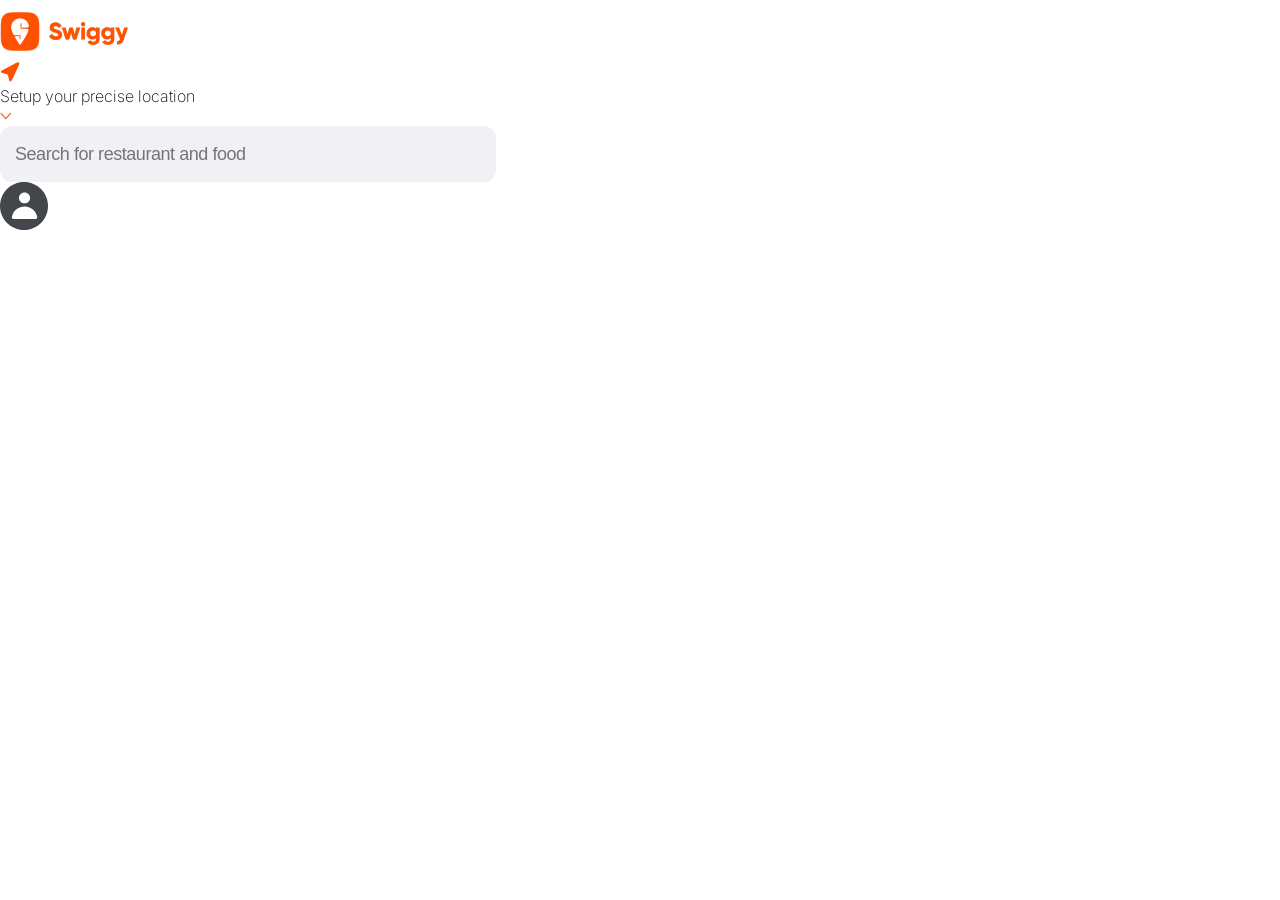
==== index.html @ 2c44ae58 "Initial" ====
<!DOCTYPE html>
<html lang="en">
<head>
    <meta charset="UTF-8">
    <meta name="viewport" content="width=device-width, initial-scale=1.0">
    <title>Godwit In Indore By Pass Road, Indore | Reserve Your Table Now</title>
    <link rel="icon" href="assets/images/logo.svg" type="image/x-icon">
    <link rel="stylesheet" href="assets/style.css">
    <link rel="preconnect" href="https://fonts.googleapis.com">
    <link rel="preconnect" href="https://fonts.gstatic.com" crossorigin>
    <link href="https://fonts.googleapis.com/css2?family=Inter:ital,opsz,wght@0,14..32,100..900;1,14..32,100..900&display=swap" rel="stylesheet">
</head>
<body>
    <header>
        <nav>
            <div class="nav-left">
                <div class="nav-logo">
                    <img src="assets/images/swiggy-logo-nav.avif" alt="">
                </div>
                <div class="nav-location">
                    <div class="nav-location-fly">
                        <svg width="100%" height="100%" viewBox="0 0 16 17" fill="#FF5200" xmlns="http://www.w3.org/2000/svg"><path d="M11.1828 1.84246C13.7623 0.516285 15.0521 -0.146802 15.6759 0.448004C16.2997 1.04281 15.6986 2.36264 14.4965 5.00231L11.0318 12.6101C9.78188 15.3547 9.15692 16.727 8.28744 16.6338C7.41796 16.5407 7.09629 15.0596 6.45294 12.0973C6.29606 11.375 6.21761 11.0138 5.97533 10.7649C5.73305 10.5161 5.37563 10.4285 4.6608 10.2532L4.29783 10.1642C1.65419 9.51589 0.332363 9.19175 0.234059 8.35677C0.135754 7.52179 1.34615 6.89952 3.76695 5.65497L11.1828 1.84246Z" fill="#FF5200"></path></svg>
                    </div>
                    <p>Setup your precise location</p>
                    <div class="nav-location-arrow">
                        <svg width="100%" height="100%" viewBox="0 0 24 25" fill="#FF5200"><path fill-rule="evenodd" clip-rule="evenodd" d="M5.38 2.425a1.2 1.2 0 0 1 1.691-.127l10.54 9.062.036.03c.172.148.385.331.545.514.194.22.452.595.452 1.124s-.258.904-.452 1.125c-.16.182-.373.365-.545.512l-.036.031-10.45 8.985a1.2 1.2 0 0 1-1.564-1.82l10.273-8.833-10.363-8.91a1.2 1.2 0 0 1-.128-1.693" fill-opacity="0.92"></path></svg>
                    </div>
                </div>
            </div>
            <div class="nav-right">
                <div class="input">
                    <input type="text" placeholder="Search for restaurant and food" name="nav-input">
                    <span class="search">
                        <svg aria-hidden="true" height="20" width="20" style="position:absolute;top:16px;right:16px;width:18px;height:18px" class="sc-fsYeqs irWTYt"><use xlink:href="/core/sprite-n2wVr1Ar.svg#search20"></use></svg>
                    </span>
                </div>
                <div class="user">
                    <svg viewBox="0 0 32 32" fill="none" xmlns="http://www.w3.org/2000/svg"><path fill-rule="evenodd" clip-rule="evenodd" d="M12.6097 9.51178C14.1071 9.51178 15.3202 8.33063 15.3202 6.87364C15.3202 5.41747 14.1071 4.23633 12.6097 4.23633C11.1132 4.23633 9.89924 5.41747 9.89924 6.87364C9.89924 8.33063 11.1132 9.51178 12.6097 9.51178ZM6.63407 15.4005C7.41896 12.9149 9.79771 11.1071 12.6091 11.1071C15.422 11.1071 17.7998 12.9149 18.5842 15.4005C18.8042 16.0974 18.9142 16.4459 18.6422 16.8169C18.3702 17.188 17.9279 17.188 17.0434 17.188H8.17479C7.29023 17.188 6.84795 17.188 6.57597 16.8169C6.304 16.4458 6.41402 16.0974 6.63407 15.4005Z" fill="#43464A"></path><path d="M32 16C32 24.8366 24.8366 32 16 32C7.16344 32 0 24.8366 0 16C0 7.16344 7.16344 0 16 0C24.8366 0 32 7.16344 32 16Z" fill="#43464A"></path><path fill-rule="evenodd" clip-rule="evenodd" d="M16.36 14.2184C18.4089 14.2184 20.0688 12.6022 20.0688 10.6086C20.0688 8.61615 18.4089 7 16.36 7C14.3123 7 12.6513 8.61615 12.6513 10.6086C12.6513 12.6022 14.3123 14.2184 16.36 14.2184ZM8.18351 22.2763C9.25748 18.8752 12.5123 16.4017 16.3591 16.4017C20.208 16.4017 23.4615 18.8752 24.5349 22.2762C24.8359 23.2298 24.9863 23.7066 24.6142 24.2143C24.242 24.722 23.6369 24.722 22.4265 24.722H10.2917C9.08134 24.722 8.47617 24.722 8.10403 24.2143C7.73188 23.7065 7.88242 23.2297 8.18351 22.2763Z" fill="white"></path></svg>
                </div>
            </div>
        </nav>
    </header>
</body>
</html>
---- assets/style.css ----
* {
  margin: 0;
  padding: 0;
  box-sizing: border-box;
}

body{
    font-family: 'Inter', sans-serif;
    margin: 0;
    padding: 0;
    height: 100%;
    font-weight: 200;
    color: #02060c;
}

img {
  max-width: 100%;
  display: inline-block;
  vertical-align: middle;
  object-fit: cover;
}

a {
  text-decoration: none;
}

ul, ol {
  list-style: none;
}

/* navigation-bar */

.nav-logo {
    aspect-ratio: 130 / 62;
    width: 100%;
    max-width: 130px;
}

.nav-logo img{
    height: 100%;
    width: 100%;
    object-fit: contain;
}

.nav-location-fly {
    aspect-ratio: 20 / 20;
    max-width: 20px;
    width: 100%;
}

.nav-location-arrow{
    aspect-ratio: 12 / 12;
    max-width: 12px;
    width: 100%;
    transform: rotate(90deg);
}

.search {
    aspect-ratio: 18 / 18;
    max-width: 18px;
    width: 100%;
}

.user {
    max-width: 48px;
    aspect-ratio: 48 / 48;
    width: 100%;
}

.input input[type="text"]{
    aspect-ratio: 496 / 56;
    max-width: 496px;
    width: 100%;
    font-size: 18px;
    padding: 15px;
    text-align: left;
    font-weight: 400;
    line-height: 22px;
    letter-spacing: -0.45px;
    color: rgba(2, 6, 12, 0.45);
    overflow: hidden;
    background-color: rgb(240, 240, 245);
    border: none;
    outline: none;
    border-radius: 12px;
}

.input{
    position: relative;
}
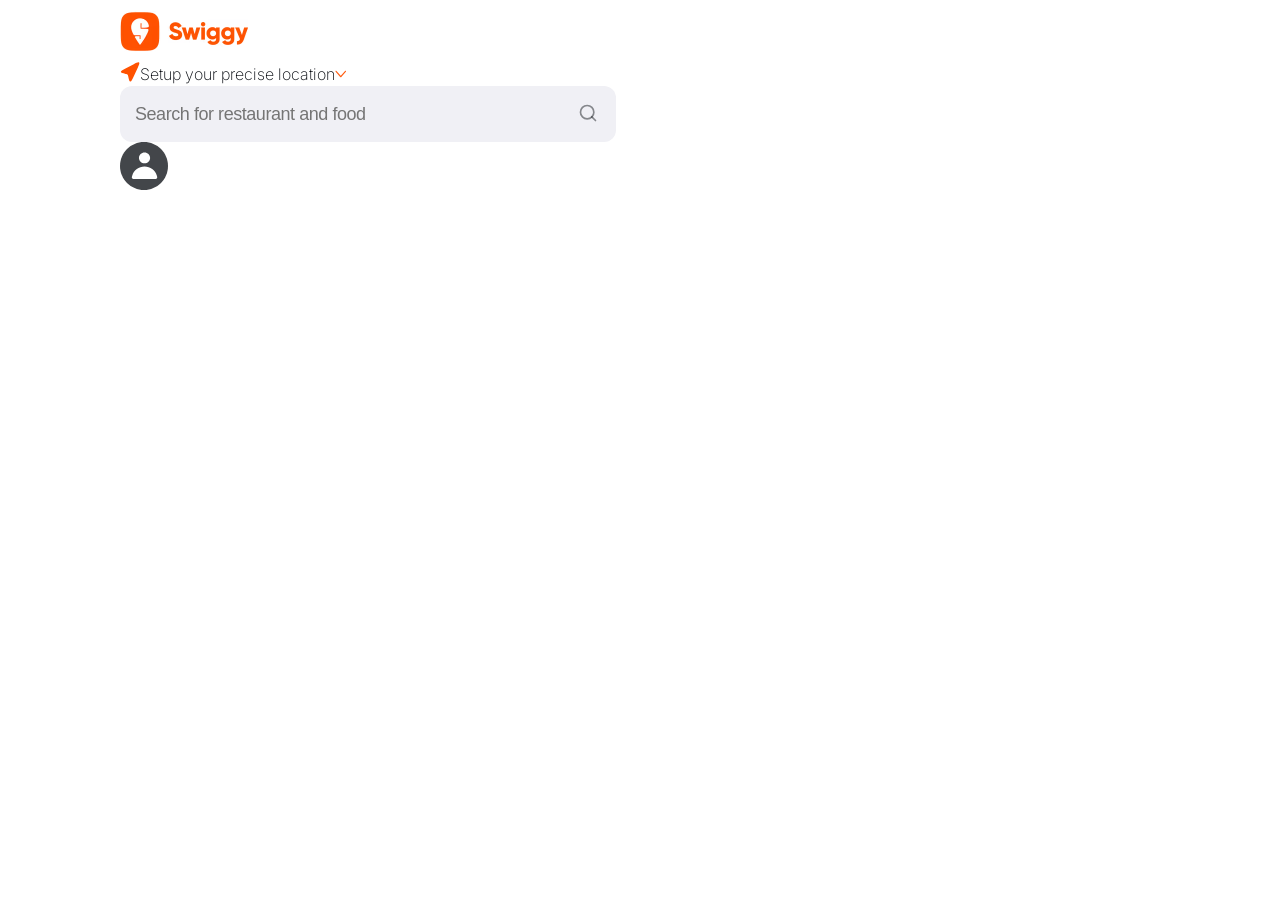
==== commit 6c8c75dd: "Working on navigation" ====
--- a/index.html
+++ b/index.html
@@ -12,33 +12,35 @@
 </head>
 <body>
     <header>
-        <nav>
-            <div class="nav-left">
-                <div class="nav-logo">
-                    <img src="assets/images/swiggy-logo-nav.avif" alt="">
-                </div>
-                <div class="nav-location">
-                    <div class="nav-location-fly">
-                        <svg width="100%" height="100%" viewBox="0 0 16 17" fill="#FF5200" xmlns="http://www.w3.org/2000/svg"><path d="M11.1828 1.84246C13.7623 0.516285 15.0521 -0.146802 15.6759 0.448004C16.2997 1.04281 15.6986 2.36264 14.4965 5.00231L11.0318 12.6101C9.78188 15.3547 9.15692 16.727 8.28744 16.6338C7.41796 16.5407 7.09629 15.0596 6.45294 12.0973C6.29606 11.375 6.21761 11.0138 5.97533 10.7649C5.73305 10.5161 5.37563 10.4285 4.6608 10.2532L4.29783 10.1642C1.65419 9.51589 0.332363 9.19175 0.234059 8.35677C0.135754 7.52179 1.34615 6.89952 3.76695 5.65497L11.1828 1.84246Z" fill="#FF5200"></path></svg>
+        <div class="header-contanier">
+            <nav class="navigation">
+                <div class="nav-left">
+                    <div class="nav-logo">
+                        <img src="assets/images/swiggy-logo-nav.avif" alt="">
                     </div>
-                    <p>Setup your precise location</p>
-                    <div class="nav-location-arrow">
-                        <svg width="100%" height="100%" viewBox="0 0 24 25" fill="#FF5200"><path fill-rule="evenodd" clip-rule="evenodd" d="M5.38 2.425a1.2 1.2 0 0 1 1.691-.127l10.54 9.062.036.03c.172.148.385.331.545.514.194.22.452.595.452 1.124s-.258.904-.452 1.125c-.16.182-.373.365-.545.512l-.036.031-10.45 8.985a1.2 1.2 0 0 1-1.564-1.82l10.273-8.833-10.363-8.91a1.2 1.2 0 0 1-.128-1.693" fill-opacity="0.92"></path></svg>
+                    <div class="nav-location">
+                        <div class="nav-location-fly">
+                            <svg width="100%" height="100%" viewBox="0 0 16 17" fill="#FF5200" xmlns="http://www.w3.org/2000/svg"><path d="M11.1828 1.84246C13.7623 0.516285 15.0521 -0.146802 15.6759 0.448004C16.2997 1.04281 15.6986 2.36264 14.4965 5.00231L11.0318 12.6101C9.78188 15.3547 9.15692 16.727 8.28744 16.6338C7.41796 16.5407 7.09629 15.0596 6.45294 12.0973C6.29606 11.375 6.21761 11.0138 5.97533 10.7649C5.73305 10.5161 5.37563 10.4285 4.6608 10.2532L4.29783 10.1642C1.65419 9.51589 0.332363 9.19175 0.234059 8.35677C0.135754 7.52179 1.34615 6.89952 3.76695 5.65497L11.1828 1.84246Z" fill="#FF5200"></path></svg>
+                        </div>
+                        <p>Setup your precise location</p>
+                        <div class="nav-location-arrow">
+                            <svg width="100%" height="100%" viewBox="0 0 24 25" fill="#FF5200"><path fill-rule="evenodd" clip-rule="evenodd" d="M5.38 2.425a1.2 1.2 0 0 1 1.691-.127l10.54 9.062.036.03c.172.148.385.331.545.514.194.22.452.595.452 1.124s-.258.904-.452 1.125c-.16.182-.373.365-.545.512l-.036.031-10.45 8.985a1.2 1.2 0 0 1-1.564-1.82l10.273-8.833-10.363-8.91a1.2 1.2 0 0 1-.128-1.693" fill-opacity="0.92"></path></svg>
+                        </div>
                     </div>
                 </div>
-            </div>
-            <div class="nav-right">
-                <div class="input">
-                    <input type="text" placeholder="Search for restaurant and food" name="nav-input">
-                    <span class="search">
-                        <svg aria-hidden="true" height="20" width="20" style="position:absolute;top:16px;right:16px;width:18px;height:18px" class="sc-fsYeqs irWTYt"><use xlink:href="/core/sprite-n2wVr1Ar.svg#search20"></use></svg>
-                    </span>
+                <div class="nav-right">
+                    <div class="input">
+                        <input type="text" placeholder="Search for restaurant and food" name="nav-input">
+                        <span class="search">
+                            <svg xmlns="http://www.w3.org/2000/svg" width="20" height="20" viewBox="0 0 24 24" fill="none" stroke="rgba(2, 6, 12, 0.45)" stroke-width="2" stroke-linecap="round" stroke-linejoin="round" class="feather feather-search"><circle cx="11" cy="11" r="8"/><line x1="21" y1="21" x2="16.65" y2="16.65"/></svg>
+                        </span>
+                    </div>
+                    <div class="user">
+                        <svg viewBox="0 0 32 32" fill="none" xmlns="http://www.w3.org/2000/svg"><path fill-rule="evenodd" clip-rule="evenodd" d="M12.6097 9.51178C14.1071 9.51178 15.3202 8.33063 15.3202 6.87364C15.3202 5.41747 14.1071 4.23633 12.6097 4.23633C11.1132 4.23633 9.89924 5.41747 9.89924 6.87364C9.89924 8.33063 11.1132 9.51178 12.6097 9.51178ZM6.63407 15.4005C7.41896 12.9149 9.79771 11.1071 12.6091 11.1071C15.422 11.1071 17.7998 12.9149 18.5842 15.4005C18.8042 16.0974 18.9142 16.4459 18.6422 16.8169C18.3702 17.188 17.9279 17.188 17.0434 17.188H8.17479C7.29023 17.188 6.84795 17.188 6.57597 16.8169C6.304 16.4458 6.41402 16.0974 6.63407 15.4005Z" fill="#43464A"></path><path d="M32 16C32 24.8366 24.8366 32 16 32C7.16344 32 0 24.8366 0 16C0 7.16344 7.16344 0 16 0C24.8366 0 32 7.16344 32 16Z" fill="#43464A"></path><path fill-rule="evenodd" clip-rule="evenodd" d="M16.36 14.2184C18.4089 14.2184 20.0688 12.6022 20.0688 10.6086C20.0688 8.61615 18.4089 7 16.36 7C14.3123 7 12.6513 8.61615 12.6513 10.6086C12.6513 12.6022 14.3123 14.2184 16.36 14.2184ZM8.18351 22.2763C9.25748 18.8752 12.5123 16.4017 16.3591 16.4017C20.208 16.4017 23.4615 18.8752 24.5349 22.2762C24.8359 23.2298 24.9863 23.7066 24.6142 24.2143C24.242 24.722 23.6369 24.722 22.4265 24.722H10.2917C9.08134 24.722 8.47617 24.722 8.10403 24.2143C7.73188 23.7065 7.88242 23.2297 8.18351 22.2763Z" fill="white"></path></svg>
+                    </div>
                 </div>
-                <div class="user">
-                    <svg viewBox="0 0 32 32" fill="none" xmlns="http://www.w3.org/2000/svg"><path fill-rule="evenodd" clip-rule="evenodd" d="M12.6097 9.51178C14.1071 9.51178 15.3202 8.33063 15.3202 6.87364C15.3202 5.41747 14.1071 4.23633 12.6097 4.23633C11.1132 4.23633 9.89924 5.41747 9.89924 6.87364C9.89924 8.33063 11.1132 9.51178 12.6097 9.51178ZM6.63407 15.4005C7.41896 12.9149 9.79771 11.1071 12.6091 11.1071C15.422 11.1071 17.7998 12.9149 18.5842 15.4005C18.8042 16.0974 18.9142 16.4459 18.6422 16.8169C18.3702 17.188 17.9279 17.188 17.0434 17.188H8.17479C7.29023 17.188 6.84795 17.188 6.57597 16.8169C6.304 16.4458 6.41402 16.0974 6.63407 15.4005Z" fill="#43464A"></path><path d="M32 16C32 24.8366 24.8366 32 16 32C7.16344 32 0 24.8366 0 16C0 7.16344 7.16344 0 16 0C24.8366 0 32 7.16344 32 16Z" fill="#43464A"></path><path fill-rule="evenodd" clip-rule="evenodd" d="M16.36 14.2184C18.4089 14.2184 20.0688 12.6022 20.0688 10.6086C20.0688 8.61615 18.4089 7 16.36 7C14.3123 7 12.6513 8.61615 12.6513 10.6086C12.6513 12.6022 14.3123 14.2184 16.36 14.2184ZM8.18351 22.2763C9.25748 18.8752 12.5123 16.4017 16.3591 16.4017C20.208 16.4017 23.4615 18.8752 24.5349 22.2762C24.8359 23.2298 24.9863 23.7066 24.6142 24.2143C24.242 24.722 23.6369 24.722 22.4265 24.722H10.2917C9.08134 24.722 8.47617 24.722 8.10403 24.2143C7.73188 23.7065 7.88242 23.2297 8.18351 22.2763Z" fill="white"></path></svg>
-                </div>
-            </div>
-        </nav>
+            </nav>
+        </div>
     </header>
 </body>
 </html>
--- a/assets/style.css
+++ b/assets/style.css
@@ -59,6 +59,9 @@
     aspect-ratio: 18 / 18;
     max-width: 18px;
     width: 100%;
+    position: absolute;
+    left: 44%;
+    top: 30%;
 }
 
 .user {
@@ -89,3 +92,22 @@
     position: relative;
 }
 
+.header-contanier {
+    max-width: 1060px;
+    margin: auto;
+    padding-inline: 10px;
+}
+
+.nav-location {
+    display: flex;
+    flex-wrap: wrap;
+    align-items: center;
+    justify-content: flex-start;
+}
+
+/* .navigation {
+    display: flex;
+    flex-wrap: wrap;
+    align-items: center;
+    width: 100%;
+} */
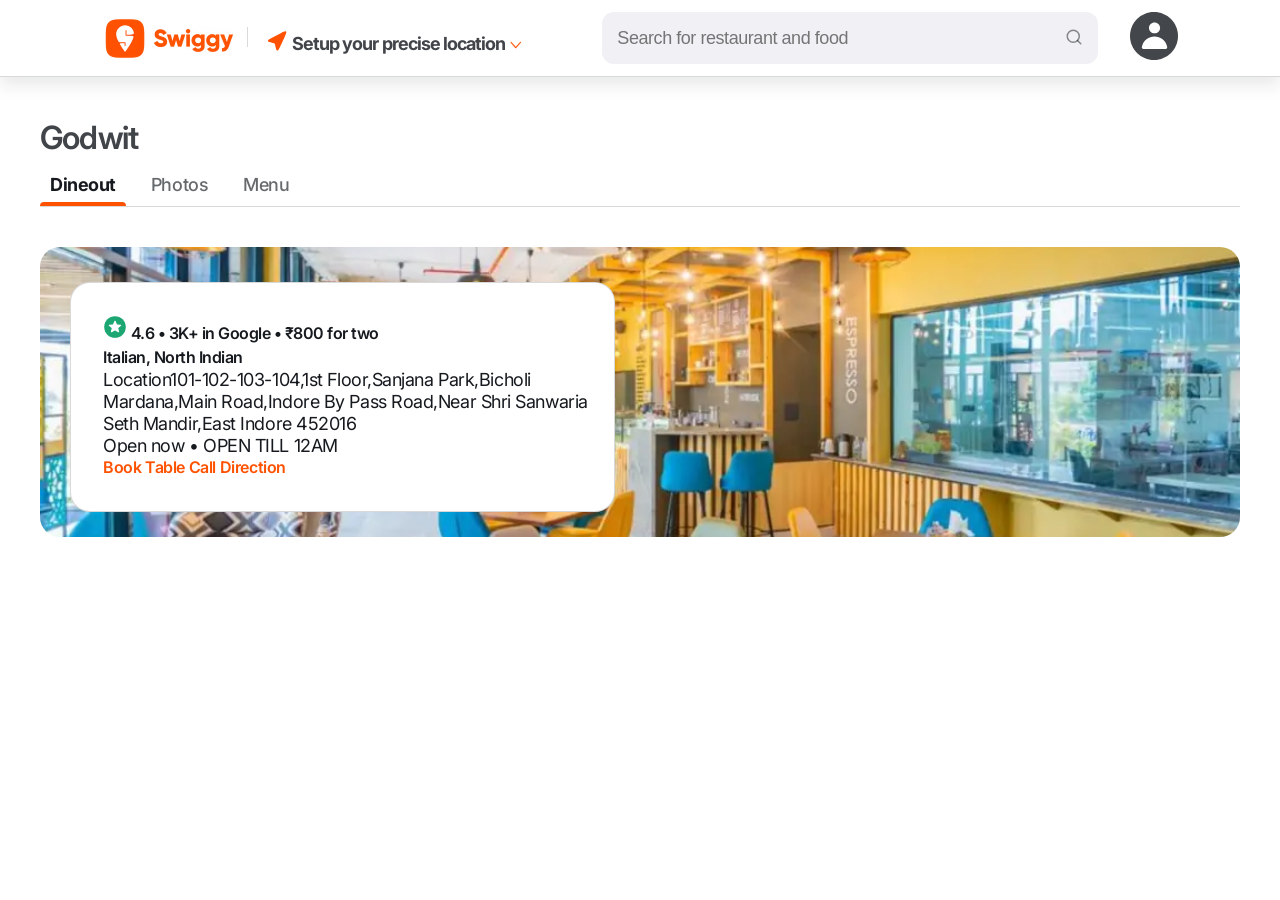
==== commit 5c1ae150: "nav-bar and hero section" ====
--- a/index.html
+++ b/index.html
@@ -12,7 +12,7 @@
 </head>
 <body>
     <header>
-        <div class="header-contanier">
+        <div class="header-container">
             <nav class="navigation">
                 <div class="nav-left">
                     <div class="nav-logo">
@@ -32,7 +32,7 @@
                     <div class="input">
                         <input type="text" placeholder="Search for restaurant and food" name="nav-input">
                         <span class="search">
-                            <svg xmlns="http://www.w3.org/2000/svg" width="20" height="20" viewBox="0 0 24 24" fill="none" stroke="rgba(2, 6, 12, 0.45)" stroke-width="2" stroke-linecap="round" stroke-linejoin="round" class="feather feather-search"><circle cx="11" cy="11" r="8"/><line x1="21" y1="21" x2="16.65" y2="16.65"/></svg>
+                            <svg xmlns="http://www.w3.org/2000/svg" width="18" height="18" viewBox="0 0 24 24" fill="none" stroke="rgba(2, 6, 12, 0.45)" stroke-width="2" stroke-linecap="round" stroke-linejoin="round" class="feather feather-search"><circle cx="11" cy="11" r="8"/><line x1="21" y1="21" x2="16.65" y2="16.65"/></svg>
                         </span>
                     </div>
                     <div class="user">
@@ -42,5 +42,48 @@
             </nav>
         </div>
     </header>
+    <main>
+        <div class="hero-wrapper">
+            <div class="container">
+                <div class="hero-row">
+                    <div class="godwit-head">
+                        <h2>Godwit</h2>
+                        <div class="godwit-tabs">
+                            <div class="tab active-tab"><span>Dineout</span></div>
+                            <div class="tab"><span>Photos</span></div>
+                            <div class="tab"><span>Menu</span></div>
+                        </div>
+                    </div>
+
+                    <div class="godwit-content">
+                        <div class="bg-img">
+                            <img src="assets/images/hero-bg.webp" alt="Hero Section Image">
+                        </div>
+                        <div class="hero-box">
+                            <div class="hero-text">
+                                <h4>
+                                    <svg xmlns="http://www.w3.org/2000/svg" width="24" height="24" viewBox="0 0 24 24" fill="none"><circle cx="12.0002" cy="12" r="10.8" fill="#1BA672"></circle><path d="M12.0977 15.438C12.0373 15.4024 11.9623 15.4024 11.9019 15.438L8.77957 17.2761C8.32159 17.5457 7.76507 17.1308 7.89275 16.6149L8.73063 13.2294C8.74846 13.1573 8.72339 13.0814 8.66614 13.0341L5.94605 10.7883C5.5298 10.4447 5.74364 9.76902 6.28183 9.72744L9.88118 9.44931C9.95264 9.44379 10.0152 9.39914 10.0435 9.33333L11.4489 6.07662C11.6574 5.59359 12.3423 5.59359 12.5507 6.07662L13.9561 9.33333C13.9845 9.39914 14.047 9.44379 14.1184 9.44931L17.7178 9.72744C18.256 9.76902 18.4698 10.4447 18.0536 10.7883L15.3335 13.0341C15.2762 13.0814 15.2512 13.1573 15.269 13.2294L16.1069 16.6149C16.2345 17.1308 15.678 17.5457 15.22 17.2761L12.0977 15.438Z" fill="white"></path></svg>
+                                    4.6 • 3K+ in Google • ₹800 for two</h4>
+                                <h4>Italian, North Indian</h4>
+                                <p><span>Location</span>101-102-103-104,1st Floor,Sanjana Park,Bicholi Mardana,Main Road,Indore By Pass Road,Near Shri Sanwaria Seth Mandir,East Indore 452016</p>
+                                <p>Open now • OPEN TILL 12AM</p>
+                            </div>
+                            <div class="hero-links">
+                                <a href="javascript:vois(0)">
+                                    Book Table
+                                </a>
+                                <a href="javascript:void(0)">
+                                    Call
+                                </a>
+                                <a href="javascript:void(0)">
+                                    Direction
+                                </a>
+                            </div>
+                        </div>
+                    </div>
+                </div>
+            </div>
+        </div>
+    </main>
 </body>
 </html>
--- a/assets/style.css
+++ b/assets/style.css
@@ -34,6 +34,18 @@
     aspect-ratio: 130 / 62;
     width: 100%;
     max-width: 130px;
+    position: relative;
+    cursor: pointer;
+}
+
+.nav-logo::after {
+    content: "";
+    position: absolute;
+    height: 20px;
+    width: 1px;
+    background-color: #d9dadb;
+    right: -13px;
+    top: 20px;
 }
 
 .nav-logo img{
@@ -60,7 +72,7 @@
     max-width: 18px;
     width: 100%;
     position: absolute;
-    left: 44%;
+    right: 3%;
     top: 30%;
 }
 
@@ -68,11 +80,11 @@
     max-width: 48px;
     aspect-ratio: 48 / 48;
     width: 100%;
+    cursor: pointer;
+    flex-shrink: 0;
 }
 
 .input input[type="text"]{
-    aspect-ratio: 496 / 56;
-    max-width: 496px;
     width: 100%;
     font-size: 18px;
     padding: 15px;
@@ -86,28 +98,182 @@
     border: none;
     outline: none;
     border-radius: 12px;
+    cursor: pointer;
 }
 
 .input{
     position: relative;
-}
-
-.header-contanier {
-    max-width: 1060px;
+    flex: 1;              
+    flex: 0 0 496px;       
+}
+
+.nav-right, .nav-left {
+    display: flex;
+    align-items: center;
+    gap: 32px;
+}
+
+.navigation {
+    display: flex;
+    justify-content: flex-start;
+    align-items: center;
+    padding-block: 7px;
+    gap: 5rem;
+}
+
+.header-container{
+    max-width: 1090px;
+    width: 100%;
     margin: auto;
     padding-inline: 10px;
 }
 
 .nav-location {
     display: flex;
-    flex-wrap: wrap;
-    align-items: center;
-    justify-content: flex-start;
-}
-
-/* .navigation {
-    display: flex;
-    flex-wrap: wrap;
-    align-items: center;
-    width: 100%;
-} */
+    justify-content: center;
+    align-items: flex-end;
+    gap: 5px;
+    cursor: pointer;
+    margin-top: 10px;
+}
+
+.nav-location p{
+    font-weight: 700;
+    font-size: 18px;
+    line-height: 22px;
+    letter-spacing: -0.95px;
+    color: rgba(2, 6, 12, 0.75);
+    overflow: hidden;
+    width: 100%;
+    overflow-wrap: break-word;
+}
+
+header {
+    box-shadow: rgba(27, 30, 36, 0.1) 0px 8px 16px 0px;
+    position: fixed;
+    top: 0;
+    z-index: 1;
+    width: 100%;
+    background-color: #FFFFFF;
+    border-bottom: 1px solid rgba(2, 6, 12, 0.15);
+}
+
+/* godwit */
+
+.hero-wrapper{
+    padding-block: 120px;
+}
+
+.container{
+    padding-inline: 10px;
+    max-width: 1220px;
+    margin: auto;
+    width: 100%;
+}
+
+.godwit-tabs{
+    border-bottom: 1px solid rgba(2, 6, 12, 0.15);
+}
+
+.godwit-head h2{
+    font-weight: 600;
+    font-size: 32px;
+    line-height: 36px;
+    letter-spacing: -0.8px;
+    color: rgba(2, 6, 12, 0.75);
+}
+
+.godwit-tabs {
+    display: flex;
+    padding-top: 18px;
+    gap: 15px;
+}
+
+.tab span{
+    font-weight: 500;
+    font-size: 18px;
+    line-height: 22px;
+    letter-spacing: -0.45px;
+    color: rgba(2, 6, 12, 0.6);
+}
+
+.tab{
+    padding-inline: 10px;
+}
+
+.active-tab {
+    position: relative;
+    padding-bottom: 10px;
+}
+
+.active-tab::after {
+    content: "";
+    position: absolute;
+    left: 0;
+    bottom: 0;
+    width: 100%;
+    height: 4px;
+    background-color: rgb(255, 82, 0);
+    border-radius: 10px 10px 0 0;
+}
+
+.active-tab span {
+    color: rgba(2, 6, 12, 0.92);
+    font-weight: 700;
+}
+
+.bg-img {
+    aspect-ratio: 1200 / 290;
+    max-width: 1200px;
+    width: 100%;
+    border-radius: 20px;
+    overflow: hidden;
+}
+
+img {
+    width: 100%;
+    height: 100%;
+    object-fit: cover;
+}
+
+.godwit-content {
+    padding-block: 40px;
+    position: relative;
+}
+
+.hero-box {
+    background-color: #FFF;
+    position: absolute;
+    top: 75px;
+    left: 30px;
+    aspect-ratio: 545 / 230;
+    max-width: 545px;
+    width: 100%;
+    padding: 32px 20px 20px 32px;
+    border: 1px solid rgba(2, 6, 12, 0.15);
+    border-radius: 20px;
+}
+
+.hero-text h4{
+    font-weight: 600;
+    font-size: 16px;
+    line-height: 24px;
+    letter-spacing: -0.5px;
+    color: rgba(2, 6, 12, 0.92);
+}
+
+.hero-text p{
+    font-weight: 400;
+    font-size: 18px;
+    line-height: 22px;
+    letter-spacing: -0.45px;
+    color: rgba(2, 6, 12, 0.92);
+}
+
+.hero-links a{
+    font-weight: 600;
+    font-size: 16px;
+    line-height: 21px;
+    letter-spacing: -0.4px;
+    color: rgb(255, 82, 0);
+}
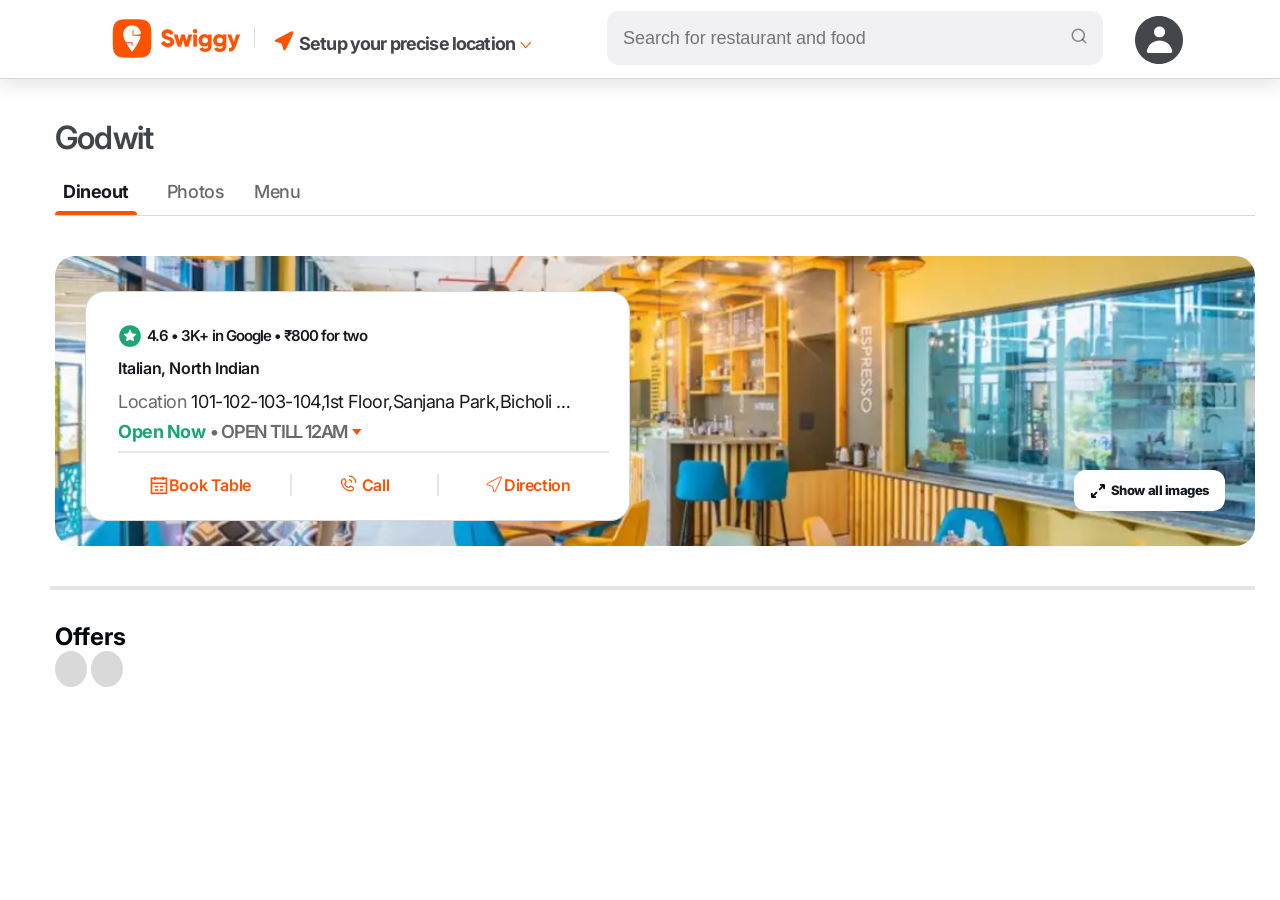
==== commit 20645ca8: "28-feb-v1" ====
--- a/index.html
+++ b/index.html
@@ -44,14 +44,14 @@
     </header>
     <main>
         <div class="hero-wrapper">
-            <div class="container">
+            <div class="hero-container">
                 <div class="hero-row">
                     <div class="godwit-head">
                         <h2>Godwit</h2>
                         <div class="godwit-tabs">
-                            <div class="tab active-tab"><span>Dineout</span></div>
-                            <div class="tab"><span>Photos</span></div>
-                            <div class="tab"><span>Menu</span></div>
+                            <a href="javscript:void(0)" class="tab active-tab"><span>Dineout</span></a>
+                            <a href="javscript:void(0)" class="tab"><span>Photos</span></a>
+                            <a href="javscript:void(0)" class="tab"><span>Menu</span></a>
                         </div>
                     </div>
 
@@ -61,29 +61,78 @@
                         </div>
                         <div class="hero-box">
                             <div class="hero-text">
-                                <h4>
+                                <h4 class="rating-text">
                                     <svg xmlns="http://www.w3.org/2000/svg" width="24" height="24" viewBox="0 0 24 24" fill="none"><circle cx="12.0002" cy="12" r="10.8" fill="#1BA672"></circle><path d="M12.0977 15.438C12.0373 15.4024 11.9623 15.4024 11.9019 15.438L8.77957 17.2761C8.32159 17.5457 7.76507 17.1308 7.89275 16.6149L8.73063 13.2294C8.74846 13.1573 8.72339 13.0814 8.66614 13.0341L5.94605 10.7883C5.5298 10.4447 5.74364 9.76902 6.28183 9.72744L9.88118 9.44931C9.95264 9.44379 10.0152 9.39914 10.0435 9.33333L11.4489 6.07662C11.6574 5.59359 12.3423 5.59359 12.5507 6.07662L13.9561 9.33333C13.9845 9.39914 14.047 9.44379 14.1184 9.44931L17.7178 9.72744C18.256 9.76902 18.4698 10.4447 18.0536 10.7883L15.3335 13.0341C15.2762 13.0814 15.2512 13.1573 15.269 13.2294L16.1069 16.6149C16.2345 17.1308 15.678 17.5457 15.22 17.2761L12.0977 15.438Z" fill="white"></path></svg>
-                                    4.6 • 3K+ in Google • ₹800 for two</h4>
-                                <h4>Italian, North Indian</h4>
-                                <p><span>Location</span>101-102-103-104,1st Floor,Sanjana Park,Bicholi Mardana,Main Road,Indore By Pass Road,Near Shri Sanwaria Seth Mandir,East Indore 452016</p>
-                                <p>Open now • OPEN TILL 12AM</p>
+                                    <span>4.6 • 3K+ in Google • ₹800 for two</span>
+                                </h4>
+                                <h4 class="food-type">Italian, North Indian</h4>
+                                <p>
+                                    <span class="location">Location</span>
+                                    <span class="address">
+                                        101-102-103-104,1st Floor,Sanjana Park,Bicholi Mardana,Main Road,Indore By Pass Road,Near Shri Sanwaria Seth Mandir,East Indore 452016
+                                    </span>
+                                </p>
+                                <p>
+                                    <span class="open">Open Now</span>
+                                    <span class="time">
+                                       • OPEN TILL 12AM
+                                    </span>
+                                    <svg xmlns="http://www.w3.org/2000/svg" width="10" height="6" viewBox="0 0 10 6" fill="none"><path d="M9.6 0H0L4.8 6L9.6 0Z" fill="#FF5200"></path></svg>
+                                </p>
                             </div>
                             <div class="hero-links">
-                                <a href="javascript:vois(0)">
-                                    Book Table
+                                <a href="javascript:vois(0)" class="booking">
+                                    <svg width="20" height="20" viewBox="0 0 24 24" fill="none" xmlns="http://www.w3.org/2000/svg"><rect x="3" y="4" width="18" height="18" stroke="#FF5200" stroke-width="2" fill="none"></rect><line x1="3" y1="10" x2="21" y2="10" stroke="#FF5200" stroke-width="2"></line><line x1="7" y1="2" x2="7" y2="6" stroke="#FF5200" stroke-width="2"></line><line x1="17" y1="2" x2="17" y2="6" stroke="#FF5200" stroke-width="2"></line><line x1="7" y1="14" x2="11" y2="14" stroke="#FF5200" stroke-width="2"></line><line x1="13" y1="14" x2="17" y2="14" stroke="#FF5200" stroke-width="2"></line><line x1="7" y1="18" x2="11" y2="18" stroke="#FF5200" stroke-width="2"></line><line x1="13" y1="18" x2="17" y2="18" stroke="#FF5200" stroke-width="2"></line></svg>
+                                    <span>
+                                        Book Table
+                                    </span>
                                 </a>
-                                <a href="javascript:void(0)">
-                                    Call
+                                <a href="javascript:void(0)" class="call">
+                                    <img src="assets/images/call.avif" alt="">
+                                    <span>
+                                        Call
+                                    </span>
                                 </a>
-                                <a href="javascript:void(0)">
-                                    Direction
+                                <a href="javascript:void(0)" class="direction">
+                                    <svg xmlns="http://www.w3.org/2000/svg" width="20" height="20" viewBox="0 0 20 20" fill="none"><g clip-path="url(#clip0_2121_11726)"><path d="M13.4114 3.28669C14.7155 2.61622 15.6468 2.13871 16.3304 1.89549C17.0525 1.63858 17.2523 1.73449 17.3308 1.80942C17.4094 1.88434 17.5147 2.07938 17.2924 2.81285C17.0819 3.50721 16.6492 4.4601 16.0414 5.79464L12.5768 13.4024C11.9452 14.7892 11.4923 15.7812 11.0928 16.4209C10.6684 17.1007 10.4463 17.1476 10.3407 17.1362C10.2804 17.1298 10.2091 17.1044 10.1112 16.9849C10.0023 16.852 9.88361 16.6283 9.75609 16.2724C9.50034 15.5586 9.2666 14.4874 8.94155 12.9908L8.93639 12.967C8.86237 12.6261 8.79887 12.3337 8.72121 12.0971C8.63817 11.8442 8.52672 11.6141 8.33356 11.4157C8.14062 11.2175 7.91412 11.1001 7.66401 11.0104C7.43033 10.9266 7.14076 10.8556 6.80351 10.7729L6.77988 10.7671L6.41692 10.6781C5.07911 10.3501 4.12891 10.1158 3.49545 9.86513C2.83288 9.60289 2.74372 9.40905 2.73063 9.29786C2.71754 9.18667 2.75924 8.97742 3.34279 8.56848C3.9007 8.1775 4.77052 7.729 5.99556 7.09921L13.4114 3.28669Z" stroke="#FF5200"></path></g><defs><clipPath id="clip0_2121_11726"><rect width="20" height="20" fill="white"></rect></clipPath></defs></svg>
+                                    <span>
+                                        Direction
+                                    </span>
                                 </a>
+                            </div>
+                        </div>
+
+                        <a href="javascript:void(0)" class="expand">
+                            <img src="assets/images/expand.avif" alt="Show All Images">
+                            <span>Show all images</span>
+                        </a>
+                    </div>
+                </div>
+            </div>
+        </div>
+
+        <div class="hero-container">
+            <hr class="hr-after-hero">
+        </div>
+
+        <div class="offer-wrapper">
+            <div class="main-container">
+                <div class="offer-row">
+                    <div class="offer-head">
+                        <h2>Offers</h2>
+                        <div class="arrows">
+                            <div class="left-arrow">
+                                <svg aria-hidden="true" height="16" width="16" class="sc-fsYeqs kmeTiB"><use xlink:href="/core/sprite-n2wVr1Ar.svg#arrowBack16"></use></svg>
+                            </div>
+                            <div class="right-arrow">
+                                <svg aria-hidden="true" height="16" width="16" class="sc-fsYeqs kmeTiB"><use xlink:href="/core/sprite-n2wVr1Ar.svg#arrowFront16"></use></svg>
                             </div>
                         </div>
                     </div>
                 </div>
             </div>
         </div>
+
     </main>
 </body>
 </html>
--- a/assets/style.css
+++ b/assets/style.css
@@ -22,6 +22,7 @@
 
 a {
   text-decoration: none;
+  display: inline-block;
 }
 
 ul, ol {
@@ -82,16 +83,17 @@
     width: 100%;
     cursor: pointer;
     flex-shrink: 0;
+    margin-top: 7px;
 }
 
 .input input[type="text"]{
     width: 100%;
     font-size: 18px;
-    padding: 15px;
+    padding: 16px;
     text-align: left;
     font-weight: 400;
     line-height: 22px;
-    letter-spacing: -0.45px;
+    letter-spacing: -0.05px;
     color: rgba(2, 6, 12, 0.45);
     overflow: hidden;
     background-color: rgb(240, 240, 245);
@@ -104,7 +106,8 @@
 .input{
     position: relative;
     flex: 1;              
-    flex: 0 0 496px;       
+    flex: 0 0 496px;   
+    margin-left: -5px; 
 }
 
 .nav-right, .nav-left {
@@ -117,8 +120,9 @@
     display: flex;
     justify-content: flex-start;
     align-items: center;
-    padding-block: 7px;
+    padding: 7px;
     gap: 5rem;
+    margin-bottom: 2px;
 }
 
 .header-container{
@@ -141,7 +145,7 @@
     font-weight: 700;
     font-size: 18px;
     line-height: 22px;
-    letter-spacing: -0.95px;
+    letter-spacing: -0.85px;
     color: rgba(2, 6, 12, 0.75);
     overflow: hidden;
     width: 100%;
@@ -161,10 +165,10 @@
 /* godwit */
 
 .hero-wrapper{
-    padding-block: 120px;
-}
-
-.container{
+    padding-top: 120px;
+}
+
+.hero-container{
     padding-inline: 10px;
     max-width: 1220px;
     margin: auto;
@@ -185,8 +189,8 @@
 
 .godwit-tabs {
     display: flex;
-    padding-top: 18px;
-    gap: 15px;
+    padding-top: 25px;
+    gap: 30px;
 }
 
 .tab span{
@@ -197,13 +201,10 @@
     color: rgba(2, 6, 12, 0.6);
 }
 
-.tab{
-    padding-inline: 10px;
-}
-
 .active-tab {
     position: relative;
-    padding-bottom: 10px;
+    padding-bottom: 12px;
+    padding-inline: 8px;
 }
 
 .active-tab::after {
@@ -224,7 +225,7 @@
 
 .bg-img {
     aspect-ratio: 1200 / 290;
-    max-width: 1200px;
+    /* max-width: 1200px; */
     width: 100%;
     border-radius: 20px;
     overflow: hidden;
@@ -254,15 +255,56 @@
     border-radius: 20px;
 }
 
-.hero-text h4{
+.hero-row {
+    margin-right: -15px;
+    margin-left: 15px;
+}
+
+.call img {
+    aspect-ratio: 24 / 24;
+    max-width: 24px;
+    width: 100%;
+}
+
+.rating-text {
+    display: flex;
+    gap: 5px;
+    margin-bottom: 10px;
+}
+
+.rating-text span{
+    font-weight: 600;
+    font-size: 15px;
+    line-height: 24px;
+    letter-spacing: -0.95px;
+    color: rgba(2, 6, 12, 0.92);
+    display: inline-block;
+}
+
+.food-type{
     font-weight: 600;
     font-size: 16px;
-    line-height: 24px;
-    letter-spacing: -0.5px;
+    line-height: 21px;
+    letter-spacing: -0.4px;
     color: rgba(2, 6, 12, 0.92);
-}
-
-.hero-text p{
+    margin-bottom: 12px;
+}
+
+.location{
+    font-weight: 400;
+    font-size: 18px;
+    line-height: 22px;
+    letter-spacing: -0.45px;
+    color: rgba(2, 6, 12, 0.6);
+    display: inline-block;
+}
+
+.address{
+    display: inline-block;
+    text-overflow: ellipsis;
+    overflow: hidden;
+    width: 79%;
+    white-space: nowrap;
     font-weight: 400;
     font-size: 18px;
     line-height: 22px;
@@ -270,10 +312,124 @@
     color: rgba(2, 6, 12, 0.92);
 }
 
-.hero-links a{
+.hero-text p {
+    display: flex;
+    gap: 5px;
+    align-items: center;
+    margin-bottom: 8px;
+}
+
+.open{
+    font-weight: 700;
+    font-size: 18px;
+    line-height: 22px;
+    letter-spacing: -0.45px;
+    color: rgb(27, 166, 114);
+}
+
+.time{
+    font-weight: 600;
+    font-size: 18px;
+    line-height: 22px;
+    letter-spacing: -1.2px;
+    color: rgba(2, 6, 12, 0.6);
+}
+
+.hero-links {
+    display: flex;
+    align-items: center;
+    padding-top: 20px;
+}
+
+.booking, .call, .direction {
+    align-items: center;
     font-weight: 600;
     font-size: 16px;
     line-height: 21px;
     letter-spacing: -0.4px;
     color: rgb(255, 82, 0);
-}+    display: flex;
+    flex: 1 1 0%;
+    justify-content: center;
+    position: relative;
+}
+
+.hero-text {
+    border-bottom: 2px solid rgba(2, 6, 12, 0.1);
+    outline: none;
+}
+
+.booking::after {
+    content: "";
+    width: 2px;
+    height: 22px;
+    background-color: rgba(2, 6, 12, 0.1);
+    position: absolute;
+    left: 105%;
+}
+
+.call::after {
+    content: "";
+    width: 2px;
+    height: 22px;
+    background-color: rgba(2, 6, 12, 0.1);
+    position: absolute;
+    left: 95%;
+}
+
+.expand {
+    background-color: #FFFFFF;
+    position: absolute;
+    display: flex;
+    right: 30px;    
+    bottom: 75px;
+    padding: 12px 16px;
+    border-radius: 12px;
+    align-items: center;
+    justify-content: center;
+    gap: 5px;
+}
+
+.expand img{
+    aspect-ratio: 16 /16;
+    width: 100%;
+    max-width: 16px;
+}
+
+.expand span{
+    font-weight: 800;
+    font-size: 13px;
+    line-height: 17px;
+    letter-spacing: -0.45px;
+    color: rgba(2, 6, 12, 0.92);
+}
+
+.hr-after-hero{
+    border: 2px solid rgba(2, 6, 12, 0.1);
+    outline: none;
+    margin-right: -15px;
+    margin-left: 10px;
+}
+
+/* offers */
+
+.main-container{
+    padding-inline: 10px;
+    max-width: 1220px;
+    margin: auto;
+    width: 100%;
+}
+
+.offer-row{
+    padding-block: 32px;
+    margin-right: -15px;
+    margin-left: 15px;
+}
+
+.left-arrow, .right-arrow {
+    display: inline-block;
+    background: rgba(2, 6, 12, 0.15);
+    padding: 8px;
+    border-radius: 50%;
+}
+
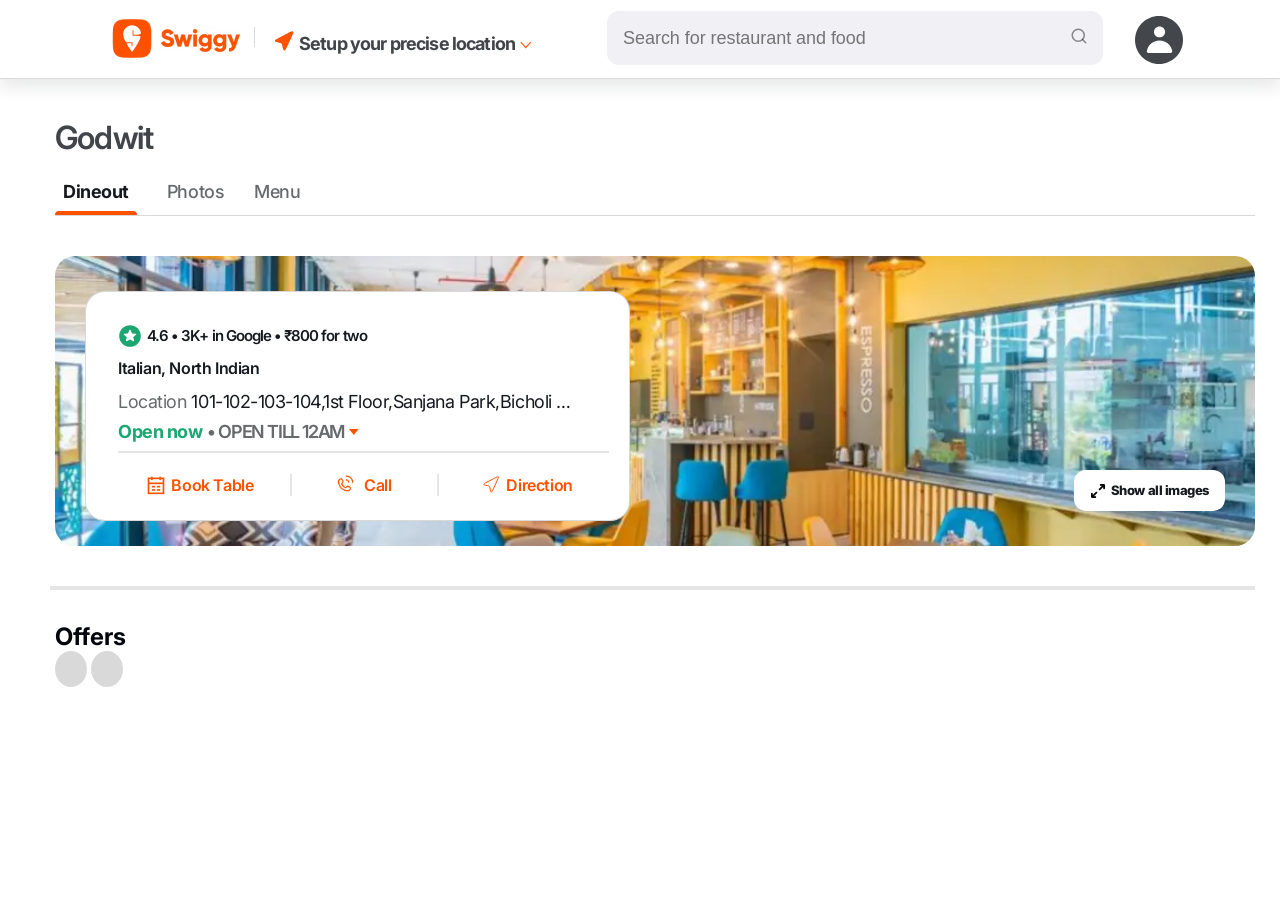
==== commit 11eaf1be: "Commit" ====
--- a/index.html
+++ b/index.html
@@ -73,7 +73,7 @@
                                     </span>
                                 </p>
                                 <p>
-                                    <span class="open">Open Now</span>
+                                    <span class="open">Open now</span>
                                     <span class="time">
                                        • OPEN TILL 12AM
                                     </span>
--- a/assets/style.css
+++ b/assets/style.css
@@ -352,6 +352,7 @@
     flex: 1 1 0%;
     justify-content: center;
     position: relative;
+    gap: 5px;
 }
 
 .hero-text {
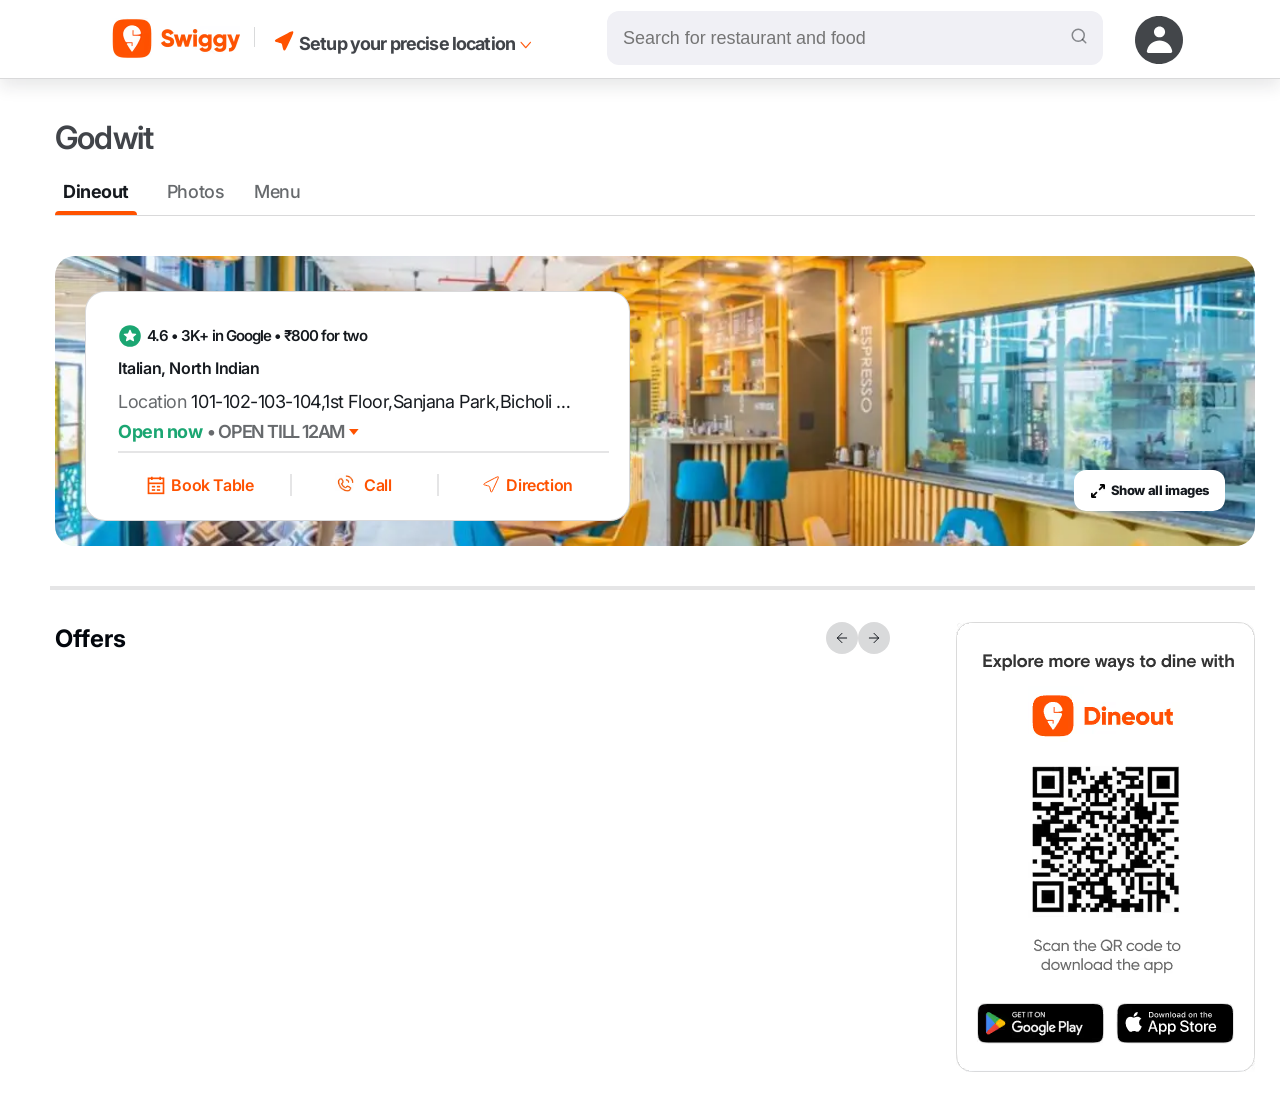
==== commit c421ad3c: "28-feb-v2" ====
--- a/index.html
+++ b/index.html
@@ -118,17 +118,25 @@
         <div class="offer-wrapper">
             <div class="main-container">
                 <div class="offer-row">
-                    <div class="offer-head">
+                    <div class="container1">
+                        <div class="offer-head">
                         <h2>Offers</h2>
                         <div class="arrows">
                             <div class="left-arrow">
-                                <svg aria-hidden="true" height="16" width="16" class="sc-fsYeqs kmeTiB"><use xlink:href="/core/sprite-n2wVr1Ar.svg#arrowBack16"></use></svg>
+                                <svg xmlns="http://www.w3.org/2000/svg" width="16" height="16" viewBox="0 0 24 24" fill="none" stroke="rgba(2,6,12,0.92)" stroke-width="1.5" stroke-linecap="round" stroke-linejoin="round" class="feather feather-arrow-left"><line x1="19" y1="12" x2="5" y2="12"/><polyline points="12 19 5 12 12 5"/></svg>
                             </div>
                             <div class="right-arrow">
-                                <svg aria-hidden="true" height="16" width="16" class="sc-fsYeqs kmeTiB"><use xlink:href="/core/sprite-n2wVr1Ar.svg#arrowFront16"></use></svg>
+                                <svg xmlns="http://www.w3.org/2000/svg" width="16" height="16" viewBox="0 0 24 24" fill="none" stroke="rgba(2,6,12,0.92)" stroke-width="1.5" stroke-linecap="round" stroke-linejoin="round" class="feather feather-arrow-right"><line x1="5" y1="12" x2="19" y2="12"/><polyline points="12 5 19 12 12 19"/></svg>
                             </div>
                         </div>
                     </div>
+                    </div>
+                    <div class="container2">
+                        <img src="assets/images/container2.avif" alt="">
+                    </div>
+
+
+                    
                 </div>
             </div>
         </div>
--- a/assets/style.css
+++ b/assets/style.css
@@ -421,16 +421,45 @@
     width: 100%;
 }
 
-.offer-row{
+.offer-row {
     padding-block: 32px;
     margin-right: -15px;
     margin-left: 15px;
+    display: flex;
+    align-items: flex-start;
+    justify-content: space-between;
 }
 
 .left-arrow, .right-arrow {
-    display: inline-block;
+    display: flex;
     background: rgba(2, 6, 12, 0.15);
     padding: 8px;
     border-radius: 50%;
-}
-
+    align-items: center;
+    justify-content: center;
+}
+
+.arrows {
+    display: flex;
+    flex-wrap: wrap;
+    align-items: center;
+    justify-content: center;
+}
+
+.offer-head {
+    display: flex;
+    align-items: center;
+    justify-content: space-between;
+}
+
+.container2{
+    aspect-ratio: 299 / 450;
+    max-width: 299px;
+    width: 100%;
+}
+
+.container1 {
+    aspect-ratio: 835 / 299;
+    max-width: 835px;
+    width: 100%;
+}
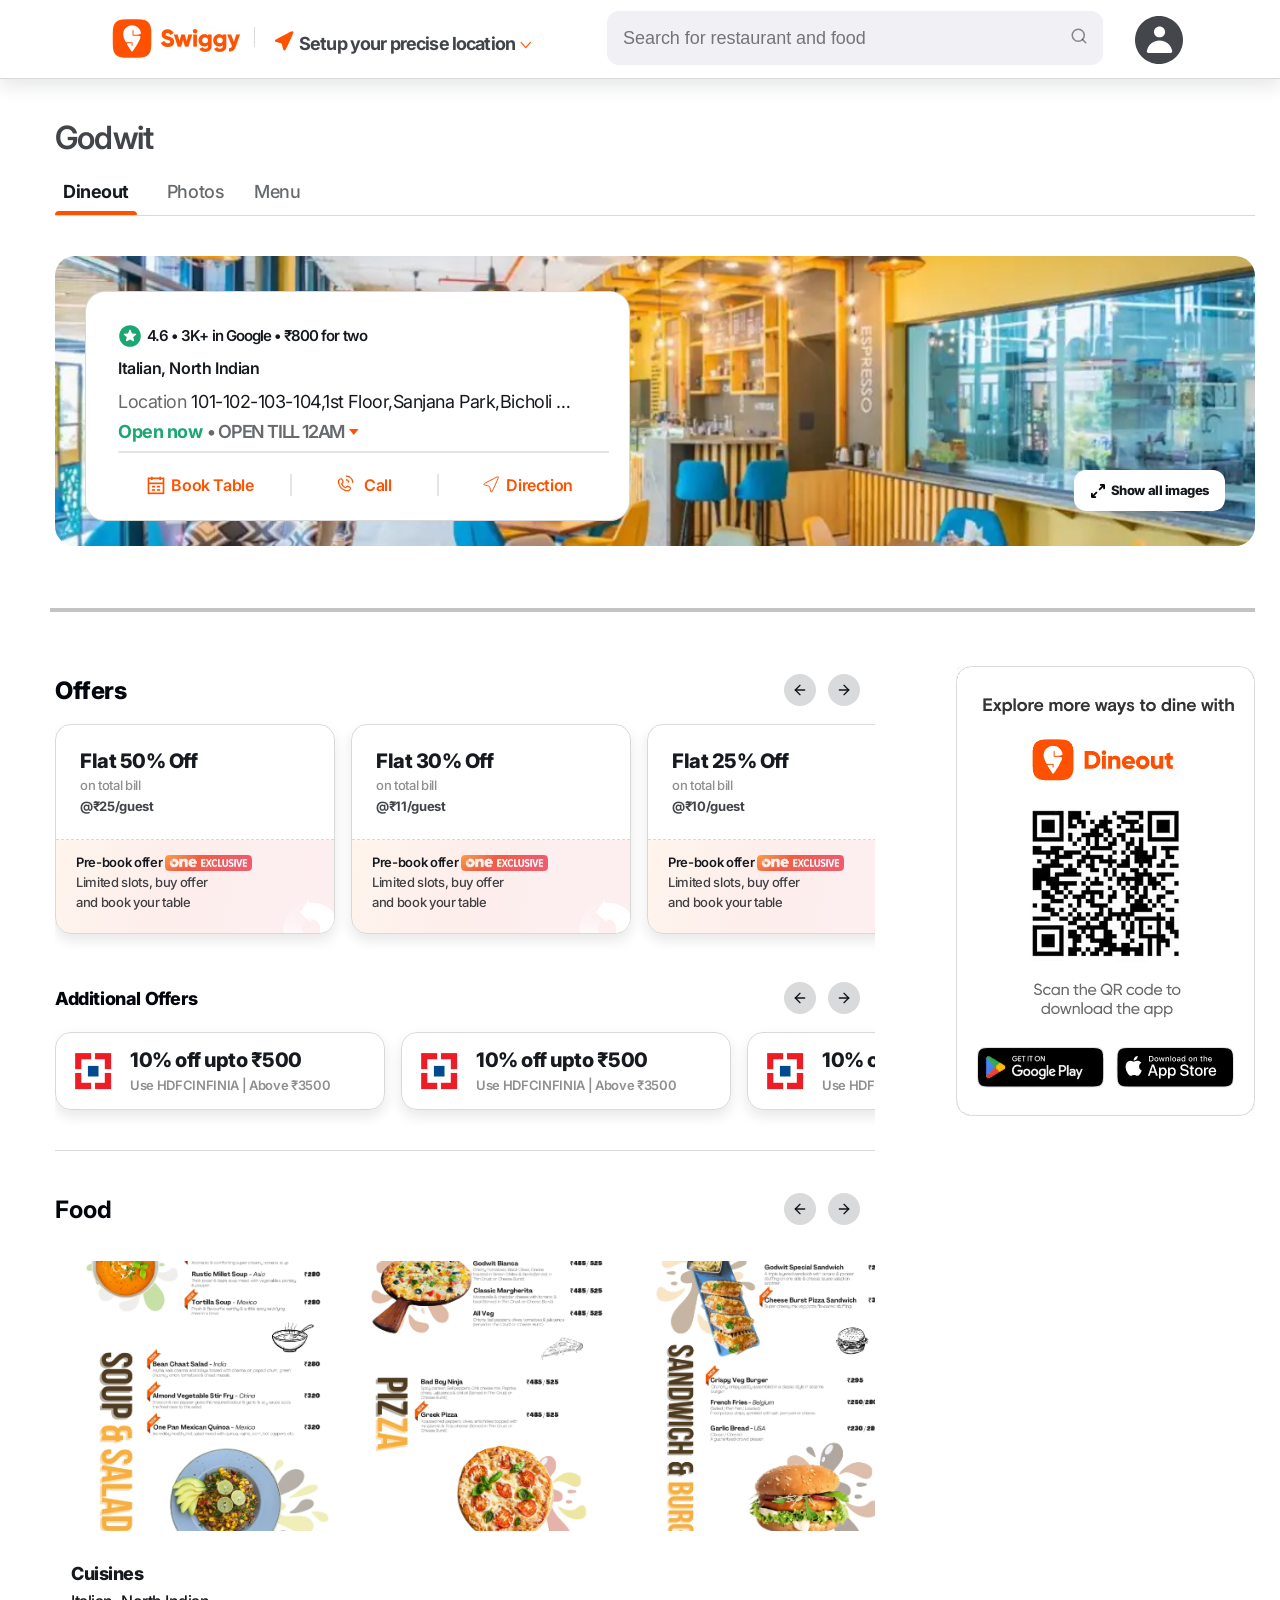
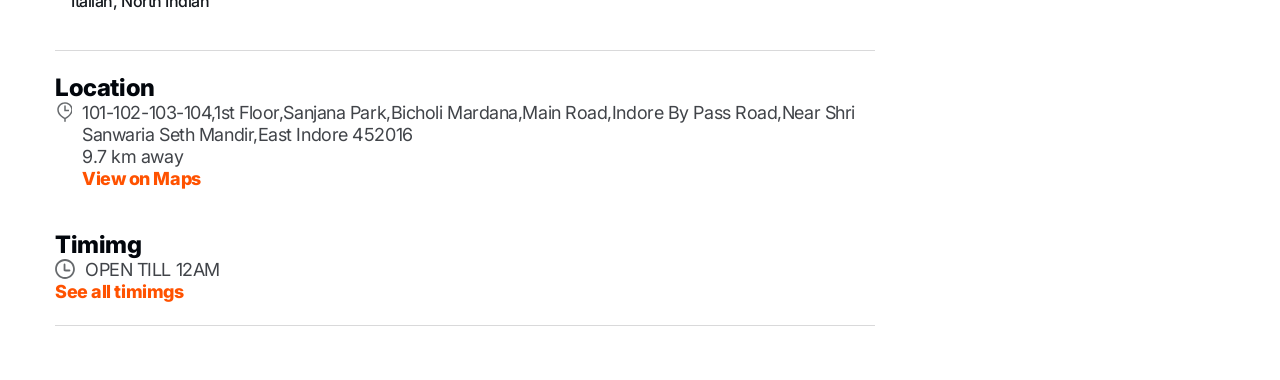
==== commit a0e11605: "abheeshri-2-march-v1" ====
--- a/index.html
+++ b/index.html
@@ -119,17 +119,239 @@
             <div class="main-container">
                 <div class="offer-row">
                     <div class="container1">
+
+                        <!-- offer-head -->
                         <div class="offer-head">
-                        <h2>Offers</h2>
-                        <div class="arrows">
-                            <div class="left-arrow">
-                                <svg xmlns="http://www.w3.org/2000/svg" width="16" height="16" viewBox="0 0 24 24" fill="none" stroke="rgba(2,6,12,0.92)" stroke-width="1.5" stroke-linecap="round" stroke-linejoin="round" class="feather feather-arrow-left"><line x1="19" y1="12" x2="5" y2="12"/><polyline points="12 19 5 12 12 5"/></svg>
-                            </div>
-                            <div class="right-arrow">
-                                <svg xmlns="http://www.w3.org/2000/svg" width="16" height="16" viewBox="0 0 24 24" fill="none" stroke="rgba(2,6,12,0.92)" stroke-width="1.5" stroke-linecap="round" stroke-linejoin="round" class="feather feather-arrow-right"><line x1="5" y1="12" x2="19" y2="12"/><polyline points="12 5 19 12 12 19"/></svg>
-                            </div>
-                        </div>
-                    </div>
+                            <h2>Offers</h2>
+                            <div class="arrows">
+                                <div class="left-arrow">
+                                    <svg xmlns="http://www.w3.org/2000/svg" width="16" height="16" viewBox="0 0 24 24" fill="none" stroke="rgba(2,6,12,0.92)" stroke-width="2" stroke-linecap="round" stroke-linejoin="round" class="feather feather-arrow-left"><line x1="19" y1="12" x2="5" y2="12"/><polyline points="12 19 5 12 12 5"/></svg>
+                                </div>
+                                <div class="right-arrow">
+                                    <svg xmlns="http://www.w3.org/2000/svg" width="16" height="16" viewBox="0 0 24 24" fill="none" stroke="rgba(2,6,12,0.92)" stroke-width="2" stroke-linecap="round" stroke-linejoin="round" class="feather feather-arrow-right"><line x1="5" y1="12" x2="19" y2="12"/><polyline points="12 5 19 12 12 19"/></svg>
+                                </div>
+                            </div>
+                        </div>
+
+                        <!-- offers -->
+                        <div class="offer-sections">
+                            <div class="offer-section">
+                                <div class="offer-section-part1">
+                                    <h2>
+                                        Flat 50% Off
+                                    </h2>
+                                    <span>
+                                        on total bill
+                                    </span>
+                                    <p>
+                                        @₹25/guest
+                                    </p>
+                                </div>
+                                <div class="offer-section-part">
+                                    <p class="pre-book">
+                                        Pre-book offer
+                                        <a href="javascript:void(0)" class="pre-book-img">
+                                            <img src="assets/images/one_exclusive_strip.webp" alt="">
+                                        </a>
+                                    </p>
+                                    <p class="offer-para">
+                                        Limited slots, buy offer and book your table
+                                    </p>
+                                    <div class="white-logo">
+                                        <img src="assets/images/whiteone_logo2.avif" alt="">
+                                    </div>
+                                </div>
+
+                            </div>
+                            <div class="offer-section">
+                                <div class="offer-section-part1">
+                                    <h2>
+                                        Flat 30% Off
+                                    </h2>
+                                    <span>
+                                        on total bill
+                                    </span>
+                                    <p>
+                                        @₹11/guest
+                                    </p>
+                                </div>
+                                <div class="offer-section-part">
+                                    <p class="pre-book">
+                                        Pre-book offer
+                                        <a href="javascript:void(0)" class="pre-book-img">
+                                            <img src="assets/images/one_exclusive_strip.webp" alt="">
+                                        </a>
+                                    </p>
+                                    <p class="offer-para">
+                                        Limited slots, buy offer and book your table
+                                    </p>
+                                    <div class="white-logo">
+                                        <img src="assets/images/whiteone_logo2.avif" alt="">
+                                    </div>
+                                </div>
+                            </div>
+                            <div class="offer-section">
+                                <div class="offer-section-part1">
+                                    <h2>
+                                        Flat 25% Off
+                                    </h2>
+                                    <span>
+                                        on total bill
+                                    </span>
+                                    <p>
+                                        @₹10/guest
+                                    </p>
+                                </div>
+                                <div class="offer-section-part">
+                                    <p class="pre-book">
+                                        Pre-book offer
+                                        <a href="javascript:void(0)" class="pre-book-img">
+                                            <img src="assets/images/one_exclusive_strip.webp" alt="">
+                                        </a>
+                                    </p>
+                                    <p class="offer-para">
+                                        Limited slots, buy offer and book your table
+                                    </p>
+                                    <div class="white-logo">
+                                        <img src="assets/images/whiteone_logo2.avif" alt="">
+                                    </div>
+                                </div>
+                            </div>
+                        </div>
+
+                        <!-- add-offer-head -->
+                        <div class="add-offer-head">
+                            <h2>Additional Offers</h2>
+                            <div class="arrows">
+                                <div class="left-arrow">
+                                    <svg xmlns="http://www.w3.org/2000/svg" width="16" height="16" viewBox="0 0 24 24" fill="none" stroke="rgba(2,6,12,0.92)" stroke-width="2" stroke-linecap="round" stroke-linejoin="round" class="feather feather-arrow-left"><line x1="19" y1="12" x2="5" y2="12"/><polyline points="12 19 5 12 12 5"/></svg>
+                                </div>
+                                <div class="right-arrow">
+                                    <svg xmlns="http://www.w3.org/2000/svg" width="16" height="16" viewBox="0 0 24 24" fill="none" stroke="rgba(2,6,12,0.92)" stroke-width="2" stroke-linecap="round" stroke-linejoin="round" class="feather feather-arrow-right"><line x1="5" y1="12" x2="19" y2="12"/><polyline points="12 5 19 12 12 19"/></svg>
+                                </div>
+                            </div>
+                        </div>
+
+                        <!-- additional-offers -->
+
+                        <div class="offer-sections">
+                            <div class="add-offer-section">
+                                <div class="add-offer-img">
+                                    <img src="assets/images/add-offer.webp" alt="">
+                                </div>
+                                <div class="add-offer-text">
+                                    <h2>10% off upto ₹500</h2>
+                                    <p>Use HDFCINFINIA | Above ₹3500</p>
+                                </div>
+                            </div>
+                            <div class="add-offer-section">
+                                <div class="add-offer-img">
+                                    <img src="assets/images/add-offer.webp" alt="">
+                                </div>
+                                <div class="add-offer-text">
+                                    <h2>10% off upto ₹500</h2>
+                                    <p>Use HDFCINFINIA | Above ₹3500</p>
+                                </div>
+                            </div>
+                            <div class="add-offer-section">
+                                <div class="add-offer-img">
+                                    <img src="assets/images/add-offer.webp" alt="">
+                                </div>
+                                <div class="add-offer-text">
+                                    <h2>10% off upto ₹500</h2>
+                                    <p>Use HDFCINFINIA | Above ₹3500</p>
+                                </div>
+                            </div>
+                        </div>
+
+                        <hr>
+
+
+                        <div class="food-wrapper">
+                            <div class="container">
+                                <div class="food-row">
+                                        <div class="food-head">
+                                            <h2>Food</h2>
+                                            <div class="arrows">
+                                                <div class="left-arrow">
+                                                    <svg xmlns="http://www.w3.org/2000/svg" width="16" height="16" viewBox="0 0 24 24" fill="none" stroke="rgba(2,6,12,0.92)" stroke-width="2" stroke-linecap="round" stroke-linejoin="round" class="feather feather-arrow-left"><line x1="19" y1="12" x2="5" y2="12"/><polyline points="12 19 5 12 12 5"/></svg>
+                                                </div>
+                                                <div class="right-arrow">
+                                                    <svg xmlns="http://www.w3.org/2000/svg" width="16" height="16" viewBox="0 0 24 24" fill="none" stroke="rgba(2,6,12,0.92)" stroke-width="2" stroke-linecap="round" stroke-linejoin="round" class="feather feather-arrow-right"><line x1="5" y1="12" x2="19" y2="12"/><polyline points="12 5 19 12 12 19"/></svg>
+                                                </div>
+                                            </div>
+                                        </div>
+
+                                        <div class="food-content">
+                                            <div class="food-img">
+                                                <img src="assets/images/food1.webp" alt="Food">
+                                            </div>
+                                            <div class="food-img">
+                                                <img src="assets/images/food2.webp" alt="Food">
+                                            </div>
+                                            <div class="food-img">
+                                                <img src="assets/images/food3.webp" alt="Food">
+                                            </div>
+                                        </div>
+
+                                        <div class="food-text">
+                                            <h2>Cuisines</h2>
+                                            <p>Italian, North Indian</p>
+                                        </div>
+                                </div>
+                            </div>
+                        </div>
+
+                        <hr>
+
+
+                        <div class="location-wrapper">
+                            <div class="container">
+                                <div class="location-row margin-bottom-40">
+                                    <div class="location-head">
+                                        <h2>
+                                            Location
+                                        </h2>
+                                    </div>
+                                    <div class="location-content">
+                                        <div class="p-flex">
+                                            <svg width="24" height="24"><path fill-rule="evenodd" clip-rule="evenodd" d="M10 1.75c-3.472 0-6.25 2.729-6.25 6.05 0 2.506 1.55 4.49 3.232 5.9A15.68 15.68 0 0 0 10 15.67a15.677 15.677 0 0 0 3.018-1.97c1.683-1.41 3.232-3.394 3.232-5.9 0-3.321-2.778-6.05-6.25-6.05Zm.75 17.428v-2.205a17.18 17.18 0 0 0 3.232-2.123c1.817-1.523 3.768-3.889 3.768-7.05 0-4.19-3.49-7.55-7.75-7.55S2.25 3.61 2.25 7.8c0 3.161 1.95 5.527 3.768 7.05a17.177 17.177 0 0 0 3.232 2.123v2.205a.75.75 0 0 0 1.5 0Zm0-11.428V3.5h-1.5v5.75H14v-1.5h-3.25Z" fill="#02060C" fill-opacity="0.6"></path></svg>
+                                            <p>
+                                                101-102-103-104,1st Floor,Sanjana Park,Bicholi Mardana,Main Road,Indore By Pass Road,Near Shri Sanwaria Seth Mandir,East Indore 452016
+                                            </p>
+                                        </div>
+                                        <p class="margin-left-27">9.7 km away</p>
+                                        <a href="javascript:void(0)" class="margin-left-27">View on Maps</a>
+                                    </div>
+                                </div>
+                            </div>
+                        </div>
+
+                        <div class="location-wrapper">
+                            <div class="container">
+                                <div class="location-row">
+                                    <div class="location-head">
+                                        <h2>
+                                            Timimg
+                                        </h2>
+                                    </div>
+                                    <div class="location-content">
+                                        <div class="p-flex">
+                                           <svg width="20" height="20" viewBox="0 0 20 20" fill="none"><g clip-path="url(#clip0_2755_2844)"><path fill-rule="evenodd" clip-rule="evenodd" d="M9.99961 1.89998C5.5261 1.89998 1.89961 5.52647 1.89961 9.99998C1.89961 14.4735 5.5261 18.1 9.99961 18.1C14.4731 18.1 18.0996 14.4735 18.0996 9.99998C18.0996 5.52647 14.4731 1.89998 9.99961 1.89998ZM0.0996094 9.99998C0.0996094 4.53236 4.53199 0.0999756 9.99961 0.0999756C15.4672 0.0999756 19.8996 4.53236 19.8996 9.99998C19.8996 15.4676 15.4672 19.9 9.99961 19.9C4.53199 19.9 0.0996094 15.4676 0.0996094 9.99998Z" fill="#02060C" fill-opacity="0.6"></path><path fill-rule="evenodd" clip-rule="evenodd" d="M9.52893 4.58923C10.026 4.58923 10.4289 4.99218 10.4289 5.48923V10.4892C10.4289 10.5251 10.4289 10.5582 10.429 10.5892C10.4599 10.5892 10.4931 10.5892 10.5289 10.5892H14.5289C15.026 10.5892 15.4289 10.9922 15.4289 11.4892C15.4289 11.9863 15.026 12.3892 14.5289 12.3892H10.5289C10.5165 12.3892 10.504 12.3892 10.4913 12.3892C10.2895 12.3894 10.058 12.3895 9.86037 12.3629C9.62442 12.3312 9.3073 12.2475 9.03898 11.9792C8.77067 11.7109 8.68699 11.3937 8.65526 11.1578C8.62869 10.9601 8.62881 10.7287 8.62892 10.5269C8.62893 10.5142 8.62893 10.5016 8.62893 10.4892V5.48923C8.62893 4.99218 9.03188 4.58923 9.52893 4.58923Z" fill="#02060C" fill-opacity="0.6"></path></g><defs><clipPath id="clip0_2755_2844"><rect width="20" height="20" fill="white"></rect></clipPath></defs></svg>
+                                            <p>
+                                                OPEN TILL 12AM
+                                            </p>
+                                        </div>
+                                        <a href="javascript:void(0)">See all timimgs</a>
+                                    </div>
+                                </div>
+                            </div>
+                        </div>
+
+                        <hr>
+
+
+
                     </div>
                     <div class="container2">
                         <img src="assets/images/container2.avif" alt="">
@@ -141,6 +363,8 @@
             </div>
         </div>
 
+
+        
     </main>
 </body>
 </html>
--- a/assets/style.css
+++ b/assets/style.css
@@ -444,6 +444,8 @@
     flex-wrap: wrap;
     align-items: center;
     justify-content: center;
+    gap: 12px;
+    margin-right: 15px;
 }
 
 .offer-head {
@@ -459,7 +461,280 @@
 }
 
 .container1 {
-    aspect-ratio: 835 / 299;
-    max-width: 835px;
-    width: 100%;
+    aspect-ratio: 820 / 299;    
+    max-width: 820px;
+    width: 100%;
+    margin-top: 8px;
+}
+
+.offer-section-part1 h2{
+    font-weight: 800;
+    font-size: 20px;
+    line-height: 24px;
+    letter-spacing: -0.5px;
+    color: rgba(2, 6, 12, 0.92);
+}
+
+.offer-section-part1 span{
+    font-size: 13px;
+    font-weight: 500;
+    line-height: 17px;
+    letter-spacing: -0.33px;
+    color: rgba(2, 6, 12, 0.45);
+}
+
+.offer-section-part1 p{
+    font-size: 13px;
+    font-weight: 700;
+    line-height: 17px;
+    letter-spacing: -0.33px;
+    color: rgba(2, 6, 12, 0.75);
+}
+
+.pre-book{
+    font-weight: 600;
+    font-size: 13px;
+    line-height: 20px;
+    letter-spacing: -0.33px;
+    color: rgba(2, 6, 12, 0.92);
+}
+
+.pre-book-img {
+    aspect-ratio: 87 /16;
+    max-width: 87px;
+    width: 100%;
+}
+
+.pre-book-img img{
+    width: 100%;
+    height: 100%;
+    object-fit: cover;
+}
+
+.offer-para{
+    font-weight: 500;
+    font-size: 13px;
+    line-height: 20px;
+    letter-spacing: -0.33px;
+    color: rgba(2, 6, 12, 0.75);
+    max-width: 150px;
+}
+
+.offer-section {
+    border-radius: 16px;
+    border: 1px solid rgba(2, 6, 12, 0.15);
+    max-width: 280px;
+    box-shadow: rgba(27, 30, 36, 0.1) 0px 6.16037px 12.3207px 0px;
+    cursor: pointer;
+    flex-shrink: 0;
+    overflow: hidden;
+    aspect-ratio: 280 / 210;
+    width: 100%;
+}
+
+.offer-sections{
+    display: flex;
+    gap: 16px;
+    overflow: hidden;
+    padding-block: 18px;
+}
+
+.offer-section-part {
+    background: linear-gradient(285deg, rgba(241, 91, 107, 0.1) -18.01%, rgba(241, 91, 106, 0.1) 28.51%, rgba(241, 92, 66, 0.1) 64.46%, rgba(248, 154, 75, 0.1) 97.07%);
+    padding: 12px 20px 16px;
+    position: relative;
+    width: 100%;
+    height: 53%;
+}
+
+.white-logo {
+    aspect-ratio: 57 /57;
+    max-width: 57px;
+    width: 100%;
+    position: absolute;
+    bottom: -4px;
+    right: -4px;
+}
+
+.white-logo img{
+    width: 100%;
+    height: 100%;
+    object-fit: cover;
+}
+
+.offer-section-part1 {
+    border-bottom: 1px dashed rgba(2, 6, 12, 0.15);
+    padding: 24px;
+    display: grid;
+    gap: 4px;
+}
+
+.add-offer-section {
+    border-radius: 16px;
+    border: 1px solid rgba(2, 6, 12, 0.15);
+    max-width: 330px;
+    box-shadow: rgba(27, 30, 36, 0.1) 0px 6.16037px 12.3207px 0px;
+    cursor: pointer;
+    flex-shrink: 0;
+    overflow: hidden;
+    aspect-ratio: 330 / 78;
+    width: 100%;
+    display: flex;
+    align-items: center;
+    gap: 12px;
+    padding: 12px;
+}
+
+.add-offer-img {
+    aspect-ratio: 50 / 50;
+    max-width: 50px;
+    width: 100%;
+}
+
+.add-offer-img img{
+    width: 100%;
+    height: 100%;
+    object-fit: cover;
+}
+
+.add-offer-text h2{
+    font-weight: 800;
+    font-size: 20px;
+    line-height: 24px;
+    letter-spacing: -0.5px;
+    color: rgba(2, 6, 12, 0.92);
+}
+
+.add-offer-text p{
+    font-weight: 600;
+    font-size: 13px;
+    line-height: 17px;
+    letter-spacing: -0.33px;
+    color: rgba(2, 6, 12, 0.45);
+}
+
+.add-offer-head {
+    display: flex;
+    align-items: center;
+    justify-content: space-between;
+    padding-top: 30px;
+}
+
+.add-offer-head h2 {
+    font-size: 18px;
+    font-weight: 800;
+    letter-spacing: -0.4px;
+}
+
+.add-offer-text {
+    display: grid;
+    gap: 5px;
+}
+
+.offer-head h2 {
+    font-weight: 800;
+    letter-spacing: -0.4px;
+}
+
+hr {
+    outline: none;
+    border: none;
+    height: 1px;
+    background: rgba(2, 6, 12, 0.15);
+    margin-block: 22px;
+}
+
+.food-head {
+    display: flex;
+    align-items: center;
+    justify-content: space-between;
+    padding-block: 20px;
+}
+
+.food-img {
+    aspect-ratio: 270 / 270;
+    max-width: 270px;
+    width: 100%;
+    flex-shrink: 0;
+    overflow: hidden;
+}
+
+.food-img img{
+    width: 100%;
+    height: 100%;
+    object-fit: cover;
+}
+
+.food-content {
+    display: flex;
+    gap: 12px;
+    overflow: hidden;
+    padding: 16px;
+}
+
+.food-text h2{
+    font-weight: 800;
+    font-size: 18px;
+    line-height: 22px;
+    letter-spacing: -0.45px;
+    color: rgba(2, 6, 12, 0.92);
+}
+
+.food-text p {
+    font-weight: 500;
+    font-size: 16px;
+    line-height: 22px;
+    letter-spacing: -0.45px;
+    color: rgba(2, 6, 12, 0.92);
+}
+
+.food-text {
+    padding: 16px;
+    display: grid;
+    gap: 5px;
+}
+
+/* location */
+
+.location-head h2 {
+    font-weight: 800;
+    letter-spacing: -0.4px;
+}
+
+.p-flex p {
+    font-weight: 400;
+    font-size: 18px;
+    line-height: 22px;
+    letter-spacing: -0.45px;
+    color: rgba(2, 6, 12, 0.75);
+}
+
+.p-flex {
+    display: flex;
+    align-items: flex-start;
+    gap: 10px;
+}
+
+.location-content p{
+    font-weight: 400;
+    font-size: 18px;
+    line-height: 22px;
+    letter-spacing: -0.45px;
+    color: rgba(2, 6, 12, 0.75);
+}
+
+.margin-left-27{
+    margin-left: 27px;
+}
+
+.location-content a{
+    font-weight: 800;
+    font-size: 18px;
+    line-height: 22px;
+    letter-spacing: -0.45px;
+    color: rgb(255, 82, 0);
+}
+
+.margin-bottom-40{
+    margin-bottom: 40px;
 }
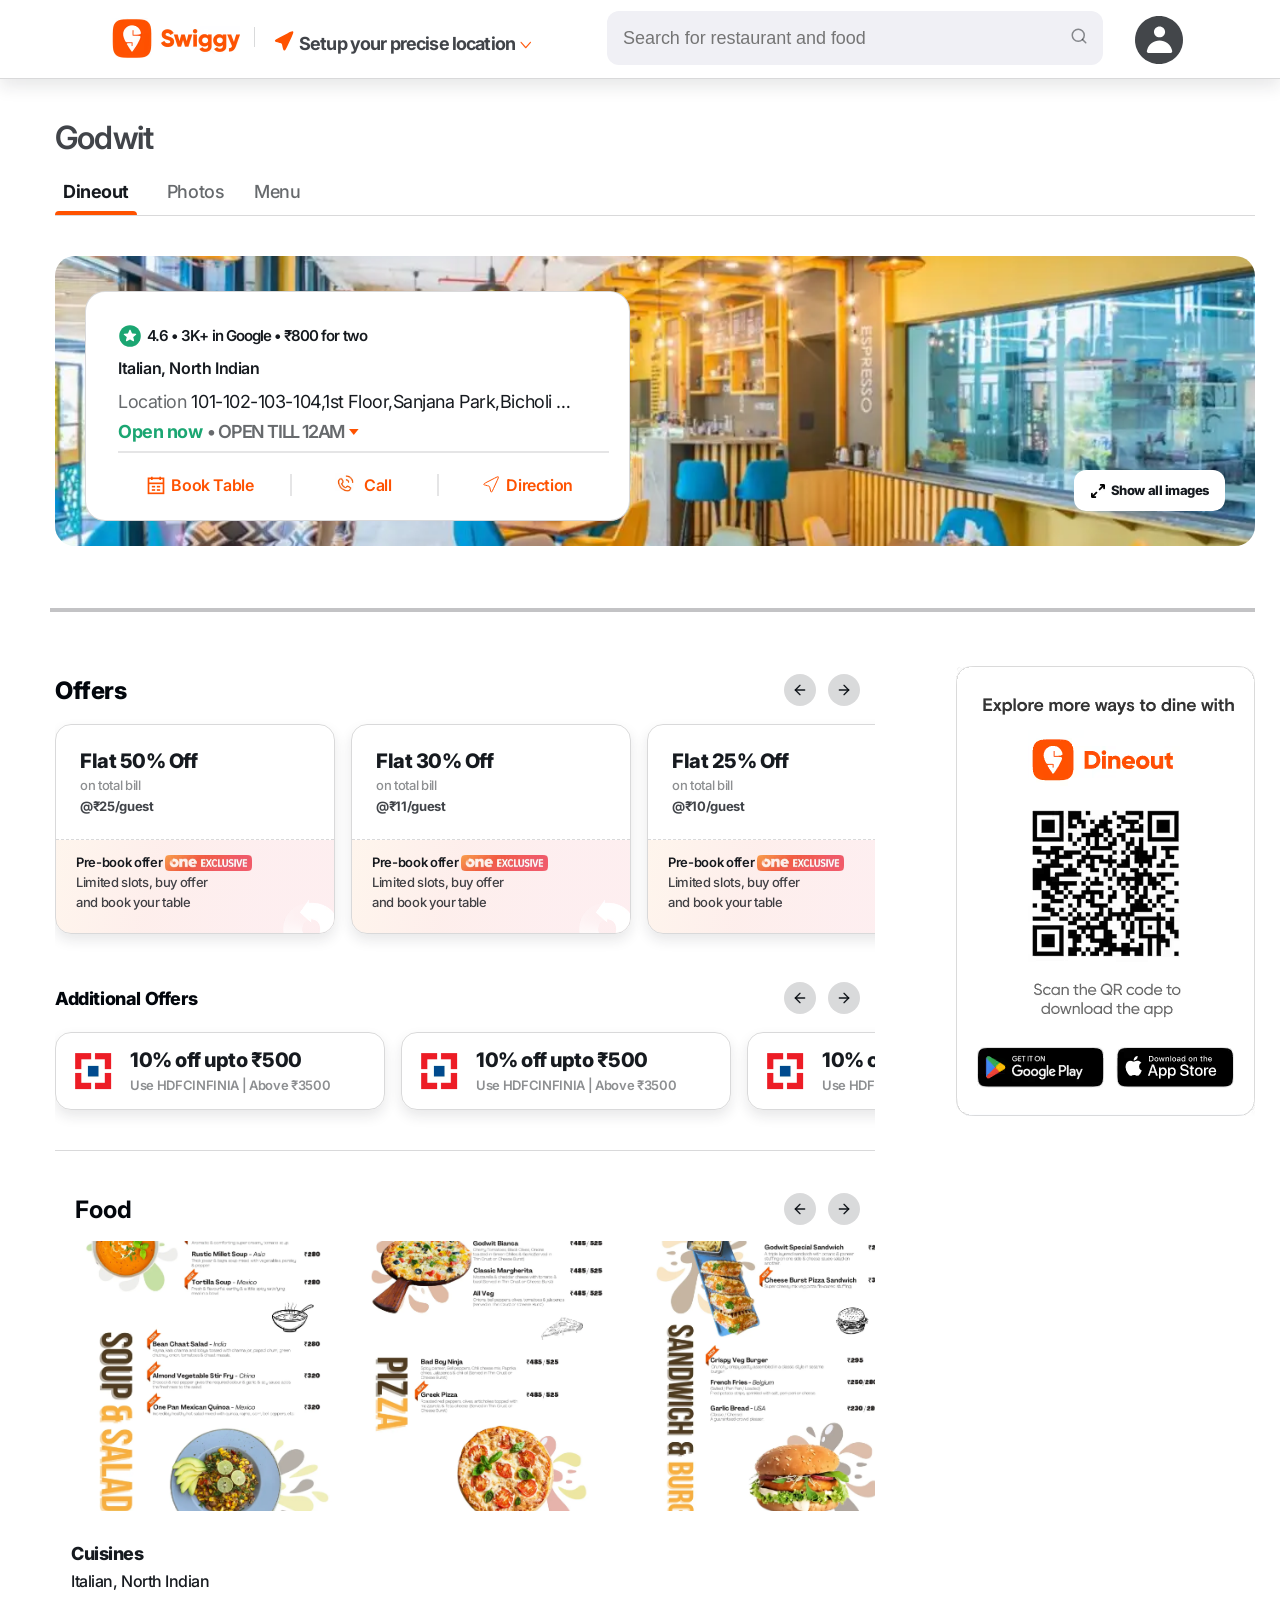
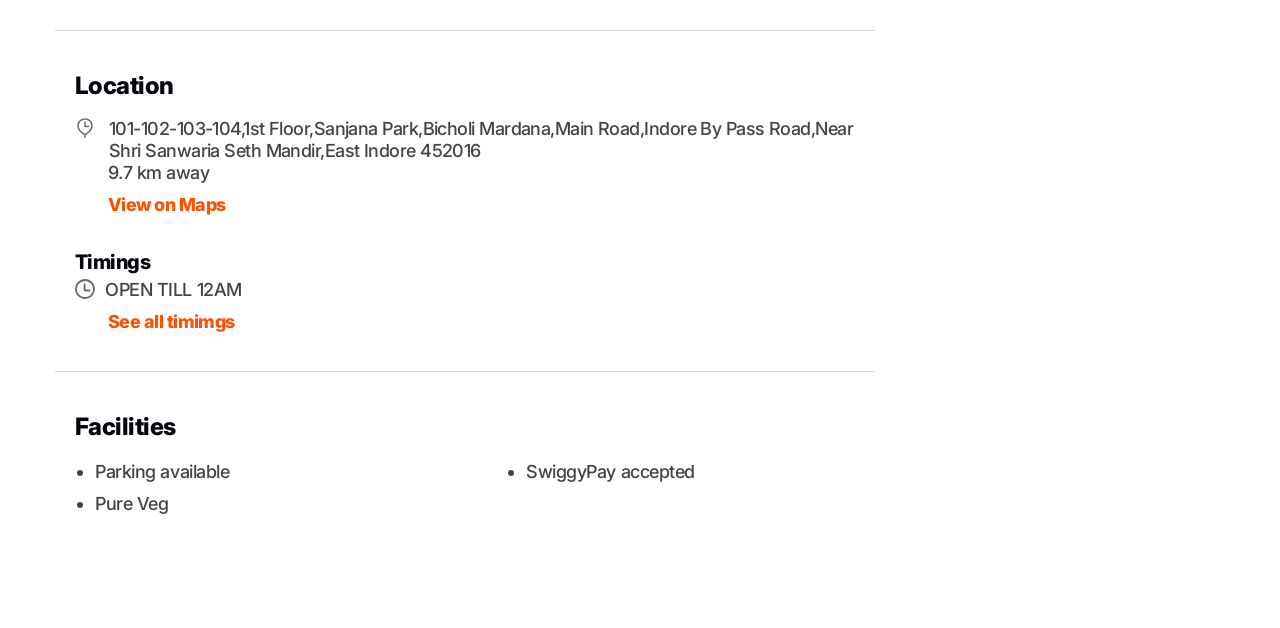
==== commit 0663e68a: "Completed" ====
--- a/index.html
+++ b/index.html
@@ -49,9 +49,9 @@
                     <div class="godwit-head">
                         <h2>Godwit</h2>
                         <div class="godwit-tabs">
-                            <a href="javscript:void(0)" class="tab active-tab"><span>Dineout</span></a>
-                            <a href="javscript:void(0)" class="tab"><span>Photos</span></a>
-                            <a href="javscript:void(0)" class="tab"><span>Menu</span></a>
+                            <a href="index.html" class="tab active-tab"><span>Dineout</span></a>
+                            <a href="photos.html" class="tab"><span>Photos</span></a>
+                            <a href="menu.html" class="tab"><span>Menu</span></a>
                         </div>
                     </div>
 
@@ -307,7 +307,7 @@
 
                         <div class="location-wrapper">
                             <div class="container">
-                                <div class="location-row margin-bottom-40">
+                                <div class="location-row">
                                     <div class="location-head">
                                         <h2>
                                             Location
@@ -320,36 +320,61 @@
                                                 101-102-103-104,1st Floor,Sanjana Park,Bicholi Mardana,Main Road,Indore By Pass Road,Near Shri Sanwaria Seth Mandir,East Indore 452016
                                             </p>
                                         </div>
-                                        <p class="margin-left-27">9.7 km away</p>
-                                        <a href="javascript:void(0)" class="margin-left-27">View on Maps</a>
-                                    </div>
-                                </div>
-                            </div>
-                        </div>
+                                        <p class="margin-left-33">9.7 km away</p>
+                                        <a href="javascript:void(0)">View on Maps</a>
+                                    </div>
+                                </div>
+                            </div>
+                        </div>
+
+                        <div class="location-wrapper">
+                            <div class="container">
+                                <div class="location-row">
+                                    <div class="timing-head">
+                                        <h2>
+                                            Timings
+                                        </h2>
+                                    </div>
+                                    <div class="timimg-content">
+                                        <div class="p-flex">
+                                           <svg width="20" height="20" viewBox="0 0 20 20" fill="none"><g clip-path="url(#clip0_2755_2844)"><path fill-rule="evenodd" clip-rule="evenodd" d="M9.99961 1.89998C5.5261 1.89998 1.89961 5.52647 1.89961 9.99998C1.89961 14.4735 5.5261 18.1 9.99961 18.1C14.4731 18.1 18.0996 14.4735 18.0996 9.99998C18.0996 5.52647 14.4731 1.89998 9.99961 1.89998ZM0.0996094 9.99998C0.0996094 4.53236 4.53199 0.0999756 9.99961 0.0999756C15.4672 0.0999756 19.8996 4.53236 19.8996 9.99998C19.8996 15.4676 15.4672 19.9 9.99961 19.9C4.53199 19.9 0.0996094 15.4676 0.0996094 9.99998Z" fill="#02060C" fill-opacity="0.6"></path><path fill-rule="evenodd" clip-rule="evenodd" d="M9.52893 4.58923C10.026 4.58923 10.4289 4.99218 10.4289 5.48923V10.4892C10.4289 10.5251 10.4289 10.5582 10.429 10.5892C10.4599 10.5892 10.4931 10.5892 10.5289 10.5892H14.5289C15.026 10.5892 15.4289 10.9922 15.4289 11.4892C15.4289 11.9863 15.026 12.3892 14.5289 12.3892H10.5289C10.5165 12.3892 10.504 12.3892 10.4913 12.3892C10.2895 12.3894 10.058 12.3895 9.86037 12.3629C9.62442 12.3312 9.3073 12.2475 9.03898 11.9792C8.77067 11.7109 8.68699 11.3937 8.65526 11.1578C8.62869 10.9601 8.62881 10.7287 8.62892 10.5269C8.62893 10.5142 8.62893 10.5016 8.62893 10.4892V5.48923C8.62893 4.99218 9.03188 4.58923 9.52893 4.58923Z" fill="#02060C" fill-opacity="0.6"></path></g><defs><clipPath id="clip0_2755_2844"><rect width="20" height="20" fill="white"></rect></clipPath></defs></svg>
+                                            <p>
+                                                OPEN TILL 12AM
+                                            </p>
+                                        </div>
+                                        <a href="javascript:void(0)">See all timimgs</a>
+                                    </div>
+                                </div>
+                            </div>
+                        </div>
+
+                        <hr>
+
 
                         <div class="location-wrapper">
                             <div class="container">
                                 <div class="location-row">
                                     <div class="location-head">
                                         <h2>
-                                            Timimg
+                                            Facilities
                                         </h2>
                                     </div>
-                                    <div class="location-content">
-                                        <div class="p-flex">
-                                           <svg width="20" height="20" viewBox="0 0 20 20" fill="none"><g clip-path="url(#clip0_2755_2844)"><path fill-rule="evenodd" clip-rule="evenodd" d="M9.99961 1.89998C5.5261 1.89998 1.89961 5.52647 1.89961 9.99998C1.89961 14.4735 5.5261 18.1 9.99961 18.1C14.4731 18.1 18.0996 14.4735 18.0996 9.99998C18.0996 5.52647 14.4731 1.89998 9.99961 1.89998ZM0.0996094 9.99998C0.0996094 4.53236 4.53199 0.0999756 9.99961 0.0999756C15.4672 0.0999756 19.8996 4.53236 19.8996 9.99998C19.8996 15.4676 15.4672 19.9 9.99961 19.9C4.53199 19.9 0.0996094 15.4676 0.0996094 9.99998Z" fill="#02060C" fill-opacity="0.6"></path><path fill-rule="evenodd" clip-rule="evenodd" d="M9.52893 4.58923C10.026 4.58923 10.4289 4.99218 10.4289 5.48923V10.4892C10.4289 10.5251 10.4289 10.5582 10.429 10.5892C10.4599 10.5892 10.4931 10.5892 10.5289 10.5892H14.5289C15.026 10.5892 15.4289 10.9922 15.4289 11.4892C15.4289 11.9863 15.026 12.3892 14.5289 12.3892H10.5289C10.5165 12.3892 10.504 12.3892 10.4913 12.3892C10.2895 12.3894 10.058 12.3895 9.86037 12.3629C9.62442 12.3312 9.3073 12.2475 9.03898 11.9792C8.77067 11.7109 8.68699 11.3937 8.65526 11.1578C8.62869 10.9601 8.62881 10.7287 8.62892 10.5269C8.62893 10.5142 8.62893 10.5016 8.62893 10.4892V5.48923C8.62893 4.99218 9.03188 4.58923 9.52893 4.58923Z" fill="#02060C" fill-opacity="0.6"></path></g><defs><clipPath id="clip0_2755_2844"><rect width="20" height="20" fill="white"></rect></clipPath></defs></svg>
-                                            <p>
-                                                OPEN TILL 12AM
-                                            </p>
-                                        </div>
-                                        <a href="javascript:void(0)">See all timimgs</a>
-                                    </div>
-                                </div>
-                            </div>
-                        </div>
-
-                        <hr>
-
+                                    <div class="facilities-list">
+                                        <div class="list">
+                                            <ul>
+                                                <li>Parking available</li>
+                                                <li>Pure Veg</li>
+                                            </ul>
+                                        </div>
+                                        <div class="list">
+                                            <ul>
+                                                <li>SwiggyPay accepted</li>
+                                            </ul>
+                                        </div>
+                                    </div>
+                                </div>
+                            </div>
+                        </div>
 
 
                     </div>
--- a/assets/style.css
+++ b/assets/style.css
@@ -23,10 +23,6 @@
 a {
   text-decoration: none;
   display: inline-block;
-}
-
-ul, ol {
-  list-style: none;
 }
 
 /* navigation-bar */
@@ -648,7 +644,7 @@
     display: flex;
     align-items: center;
     justify-content: space-between;
-    padding-block: 20px;
+    padding: 20px 0 0 20px;
 }
 
 .food-img {
@@ -698,11 +694,11 @@
 
 .location-head h2 {
     font-weight: 800;
-    letter-spacing: -0.4px;
+    letter-spacing: -0.55px;
 }
 
 .p-flex p {
-    font-weight: 400;
+    font-weight: 500;
     font-size: 18px;
     line-height: 22px;
     letter-spacing: -0.45px;
@@ -716,25 +712,163 @@
 }
 
 .location-content p{
+    font-weight: 500;
+    font-size: 18px;
+    line-height: 22px;
+    letter-spacing: -0.55px;
+    color: rgba(2, 6, 12, 0.75);
+}
+
+.margin-left-33{
+    margin-left: 33px;
+}
+
+.location-content a, .timimg-content a {
+    font-weight: 800;
+    font-size: 18px;
+    line-height: 22px;
+    letter-spacing: -0.55px;
+    color: rgb(255, 82, 0);
+    margin: 10px 0 0 33px;
+}
+
+.location-content {
+    padding-top: 18px;
+}
+
+.location-row {
+    padding: 18px 0 16px 20px;
+}
+
+.p-flex svg{
+    overflow: visible;
+}
+
+.timimg-content {
+    padding-top: 5px;
+}
+
+.timing-head h2 {
+    font-weight: 800;
+    letter-spacing: -0.55px;
+    font-size: 20px;
+}
+
+.facilities-list {
+    display: flex;
+    align-items: flex-start;
+    justify-content: space-between;
+    max-width: 600px;
+    margin-left: 20px;
+    padding: 20px 0 55px 0;
+}
+
+.list ul li{
+    font-weight: 500;
+    font-size: 18px;
+    line-height: 22px;
+    letter-spacing: -0.45px;
+    color: rgba(2, 6, 12, 0.75);
+    padding-bottom: 10px;
+}
+
+/* menu */
+
+.menu-food-head{
+    display: flex;
+    align-items: center;
+    justify-content: space-between;
+    padding-left: 20px;
+}
+
+.menu-food-head h2{
+    font-weight: 700;
+    letter-spacing: -0.55px;
+    font-size: 24px;
+}
+
+/* photos */
+
+.photo-content img {
+    width: 259px;
+    height: 270px;
+}
+
+.photo-content {
+    display: grid;
+    gap: 16px;
+    grid-template-columns: repeat(1, 1fr);
+}
+
+.photo-imgs {
+    display: grid;
+    grid-template-columns: repeat(3, 1fr);
+}
+
+.photo-tab {
+    display: flex;
+    flex-wrap: wrap;
+    justify-content: flex-start;
+    align-items: center;
+    gap: 10px;
+    padding: 64px 0 40px 0;
+}
+
+.photo-tabs{
+    padding: 12px;
+    display: flex;
+    -webkit-box-align: center;
+    align-items: center;
+    -webkit-box-pack: center;
+    justify-content: center;
+    height: 36px;
+    border-radius: 18px;
+    background: rgb(240, 240, 245);
+    border: 1px solid rgba(2, 6, 12, 0.75);
+    box-shadow: rgba(2, 6, 12, 0.04) 0px 2px 12px 0px;
     font-weight: 400;
-    font-size: 18px;
-    line-height: 22px;
-    letter-spacing: -0.45px;
-    color: rgba(2, 6, 12, 0.75);
-}
-
-.margin-left-27{
-    margin-left: 27px;
-}
-
-.location-content a{
-    font-weight: 800;
-    font-size: 18px;
-    line-height: 22px;
-    letter-spacing: -0.45px;
-    color: rgb(255, 82, 0);
-}
-
-.margin-bottom-40{
-    margin-bottom: 40px;
+    font-size: 16px;
+    line-height: 21px;
+    letter-spacing: -0.4px;
+    color: rgba(2, 6, 12, 0.75);
+}
+
+.photo-tabs-inactive{
+    padding: 12px;
+    display: flex;
+    -webkit-box-align: center;
+    align-items: center;
+    -webkit-box-pack: center;
+    justify-content: center;
+    height: 36px;
+    border-radius: 18px;
+    background: rgb(255, 255, 255);
+    border: 1px solid rgba(2, 6, 12, 0.15);
+    box-shadow: rgba(2, 6, 12, 0.04) 0px 2px 12px 0px;
+    font-weight: 200;
+    font-size: 16px;
+    line-height: 21px;
+    letter-spacing: -0.4px;
+    color: rgba(2, 6, 12, 0.75);
+}
+
+.view-more{
+    width: 100%;
+    padding: 16px;
+    border: 1.5px solid rgba(2, 6, 12, 0.15);
+    border-radius: 12px;
+    display: flex;
+    justify-content: center;
+    align-items: center;
+    gap: 12px;
+    max-width: 803px;
+    margin: 44px 0 96px 0;
+}
+
+.view-more a{
+    font-weight: 600;
+    font-size: 14px;
+    line-height: 18px;
+    letter-spacing: -0.35px;
+    color: rgba(2, 6, 12, 0.75);
 }
